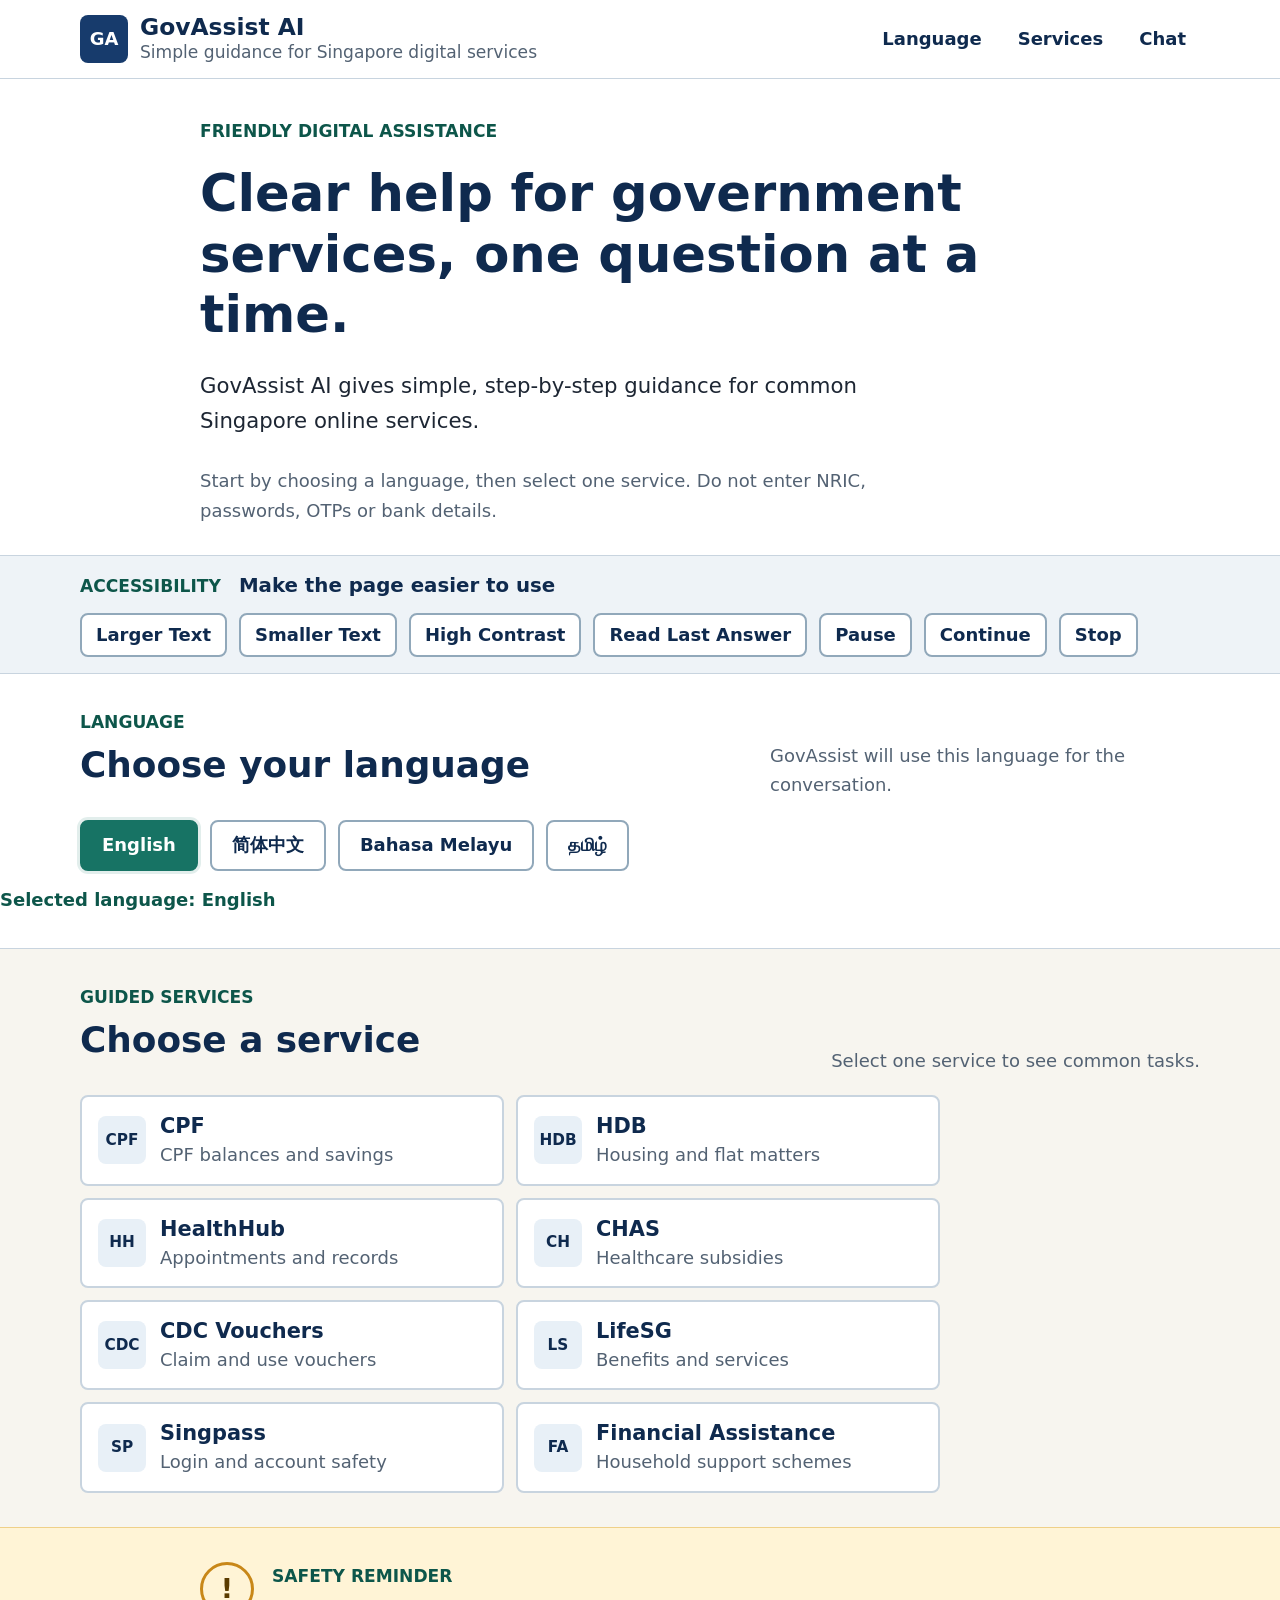
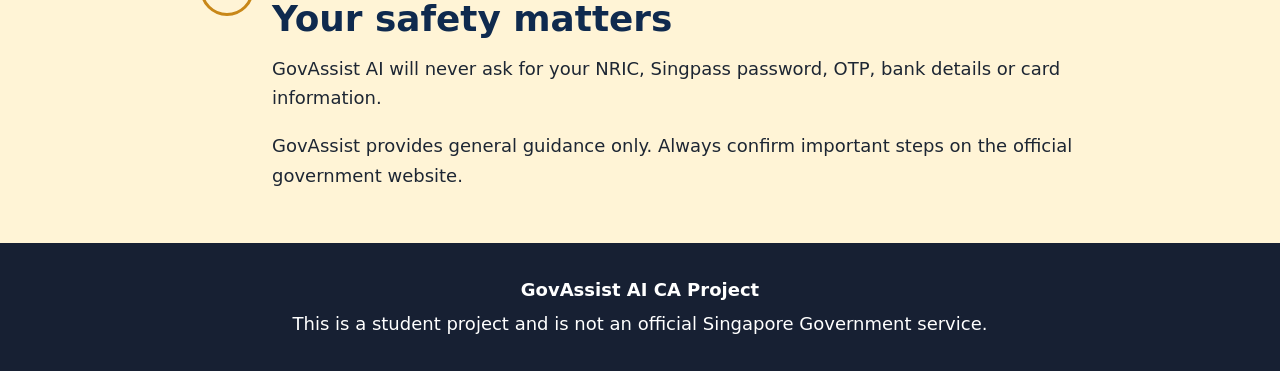
==== index.html @ 02536cfb "Add files via upload" ====
<!DOCTYPE html>
<html lang="en">
<head>
  <meta charset="UTF-8">
  <meta
    name="viewport"
    content="width=device-width, initial-scale=1.0"
  >
  <title>GovAssist AI</title>
  <link rel="stylesheet" href="style.css">
</head>

<body>
  <header class="main-header">
    <div class="header-inner">
      <a
        class="brand"
        href="#top"
        aria-label="GovAssist AI home"
        data-i18n-attr="aria-label:brandHomeAria"
      >
        <span class="brand-icon" aria-hidden="true">GA</span>
        <span>
          <span class="brand-title">GovAssist AI</span>
          <span class="brand-description" data-i18n="brandDescription">
            Simple guidance for Singapore digital services
          </span>
        </span>
      </a>

      <nav aria-label="Main navigation" data-i18n-attr="aria-label:mainNavAria">
        <a href="#language" data-i18n="navLanguage">Language</a>
        <a href="#services" data-i18n="navServices">Services</a>
        <a href="#chat" data-i18n="navChat">Chat</a>
      </nav>
    </div>
  </header>

  <main id="top">
    <section class="hero" aria-labelledby="welcomeHeading">
      <div class="content-narrow hero-content">
        <p class="section-label" data-i18n="heroLabel">Friendly digital assistance</p>

        <h1 id="welcomeHeading" data-i18n="heroTitle">
          Clear help for government services, one question at a time.
        </h1>

        <p class="hero-description" data-i18n="heroDescription">
          GovAssist AI gives simple, step-by-step guidance for common
          Singapore online services.
        </p>

        <p class="reassurance" data-i18n="heroReassurance">
          Start by choosing a language, then select one service.
          Do not enter NRIC, passwords, OTPs or bank details.
        </p>
      </div>
    </section>

    <section
      class="accessibility-section accessibility-toolbar"
      aria-labelledby="accessibilityHeading"
    >
      <div class="toolbar-heading">
        <p class="section-label" data-i18n="accessibilityLabel">Accessibility</p>
        <h2 id="accessibilityHeading" data-i18n="accessibilityTitle">Make the page easier to use</h2>
      </div>

      <div class="button-row toolbar-actions">
        <button id="increaseText" type="button" data-i18n="largerText">
          Larger Text
        </button>

        <button id="decreaseText" type="button" data-i18n="smallerText">
          Smaller Text
        </button>

        <button
          id="contrastButton"
          type="button"
          aria-pressed="false"
        >
          <span data-i18n="highContrast">High Contrast</span>
        </button>

        <button id="readLastAnswer" type="button" data-i18n="readLastAnswer">
          Read Last Answer
        </button>

        <button id="pauseReadAloud" type="button">
          Pause
        </button>

        <button id="continueReadAloud" type="button">
          Continue
        </button>

        <button id="stopReadAloud" type="button">
          Stop
        </button>
      </div>
    </section>

    <section
      id="language"
      class="language-section"
      aria-labelledby="languageHeading"
    >
      <div class="section-header">
        <div>
          <p class="section-label" data-i18n="languageLabel">Language</p>
          <h2 id="languageHeading" data-i18n="languageTitle">Choose your language</h2>
        </div>
        <p data-i18n="languageDescription">
          GovAssist will use this language for the conversation.
        </p>
      </div>

      <div class="button-row language-buttons">
        <button
          type="button"
          data-language="English"
          aria-pressed="false"
        >
          English
        </button>

        <button
          type="button"
          data-language="Simplified Chinese"
          aria-pressed="false"
        >
          &#31616;&#20307;&#20013;&#25991;
        </button>

        <button
          type="button"
          data-language="Bahasa Melayu"
          aria-pressed="false"
        >
          Bahasa Melayu
        </button>

        <button
          type="button"
          data-language="Tamil"
          aria-pressed="false"
        >
          &#2980;&#2990;&#3007;&#2996;&#3021;
        </button>
      </div>

      <p id="selectedLanguage" class="selected-setting">
        Selected language: English
      </p>
    </section>

    <section
      id="services"
      class="services-section"
      aria-labelledby="servicesHeading"
    >
      <div class="content-wide">
        <div class="section-header">
          <div>
            <p class="section-label" data-i18n="servicesLabel">Guided services</p>
            <h2 id="servicesHeading" data-i18n="servicesTitle">Choose a service</h2>
          </div>
          <p data-i18n="servicesDescription">
            Select one service to see common tasks.
          </p>
        </div>

        <div class="service-grid">
          <button
            class="service-card"
            type="button"
            data-service="CPF"
            aria-pressed="false"
          >
            <span class="service-icon" aria-hidden="true">CPF</span>
            <span class="service-name">CPF</span>
            <span class="service-description" data-service-description="CPF">
              CPF balances and savings
            </span>
          </button>

          <button
            class="service-card"
            type="button"
            data-service="HDB"
            aria-pressed="false"
          >
            <span class="service-icon" aria-hidden="true">HDB</span>
            <span class="service-name">HDB</span>
            <span class="service-description" data-service-description="HDB">
              Housing and flat matters
            </span>
          </button>

          <button
            class="service-card"
            type="button"
            data-service="HealthHub"
            aria-pressed="false"
          >
            <span class="service-icon" aria-hidden="true">HH</span>
            <span class="service-name">HealthHub</span>
            <span class="service-description" data-service-description="HealthHub">
              Appointments and records
            </span>
          </button>

          <button
            class="service-card"
            type="button"
            data-service="CHAS"
            aria-pressed="false"
          >
            <span class="service-icon" aria-hidden="true">CH</span>
            <span class="service-name">CHAS</span>
            <span class="service-description" data-service-description="CHAS">
              Healthcare subsidies
            </span>
          </button>

          <button
            class="service-card"
            type="button"
            data-service="CDC Vouchers"
            aria-pressed="false"
          >
            <span class="service-icon" aria-hidden="true">CDC</span>
            <span class="service-name">CDC Vouchers</span>
            <span class="service-description" data-service-description="CDC Vouchers">
              Claim and use vouchers
            </span>
          </button>

          <button
            class="service-card"
            type="button"
            data-service="LifeSG"
            aria-pressed="false"
          >
            <span class="service-icon" aria-hidden="true">LS</span>
            <span class="service-name">LifeSG</span>
            <span class="service-description" data-service-description="LifeSG">
              Benefits and services
            </span>
          </button>

          <button
            class="service-card"
            type="button"
            data-service="Singpass"
            aria-pressed="false"
          >
            <span class="service-icon" aria-hidden="true">SP</span>
            <span class="service-name">Singpass</span>
            <span class="service-description" data-service-description="Singpass">
              Login and account safety
            </span>
          </button>

          <button
            class="service-card"
            type="button"
            data-service="Financial Assistance"
            aria-pressed="false"
          >
            <span class="service-icon" aria-hidden="true">FA</span>
            <span class="service-name">Financial Assistance</span>
            <span class="service-description" data-service-description="Financial Assistance">
              Household support schemes
            </span>
          </button>
        </div>

        <button
          id="chooseAnotherServiceTop"
          type="button"
          class="service-back-button"
          data-i18n="chooseAnotherServiceBack"
          hidden
        >
          &larr; Choose another service
        </button>
      </div>
    </section>

    <section
      id="guidedOptionsPanel"
      class="guided-options-panel"
      aria-labelledby="guidedOptionsTitle"
      hidden
    >
      <div class="content-wide">
        <div class="guided-options-heading">
          <div>
            <p
              id="guidedOptionsEyebrow"
              class="guided-options-label"
            >
              Guided help
            </p>

            <h2 id="guidedOptionsTitle">
              What would you like help with?
            </h2>

            <p id="guidedOptionsDescription">
              Select one option. GovAssist will show the steps, and
              you can type more questions afterwards.
            </p>
          </div>

          <button
            id="closeGuidedOptions"
            type="button"
            class="guided-secondary-button"
          >
            Close
          </button>
        </div>

        <div
          id="guidedOptionsList"
          class="guided-options-list"
        ></div>

        <div class="guided-options-actions">
          <button
            id="chooseAnotherService"
            type="button"
            class="guided-secondary-button"
          >
            Choose another service
          </button>

          <button
            id="guidedOtherQuestion"
            type="button"
            class="guided-secondary-button"
          >
            Type my own question
          </button>
        </div>
      </div>
    </section>

    <section
      id="chat"
      class="chat-section"
      aria-labelledby="chatHeading"
    >
      <div class="content-wide">
        <div class="chat-heading">
          <div>
            <p class="section-label" data-i18n="chatLabel">AI assistant</p>
            <h2 id="chatHeading" data-i18n="chatTitle">Ask GovAssist AI</h2>
            <p data-i18n="chatDescription">
              Read the answer here, or type your own question.
            </p>
          </div>

          <button
            id="newConversation"
            type="button"
            class="secondary-button"
          >
            <span data-i18n="newConversation">New Conversation</span>
          </button>
        </div>

        <aside
          class="privacy-banner"
          aria-label="Privacy reminder"
          data-i18n-attr="aria-label:privacyAria"
        >
          <strong data-i18n="privacyTitle">Protect your information</strong>
          <p data-i18n="privacyDescription">
            Please do not enter your NRIC, Singpass password, OTP,
            bank details or card details.
          </p>
        </aside>

        <div class="chat-container">
          <div
            id="chatMessages"
            class="chat-messages"
            aria-live="polite"
            aria-label="GovAssist conversation"
            data-i18n-attr="aria-label:chatMessagesAria"
          ></div>

          <p
            id="chatStatus"
            class="chat-status"
            aria-live="polite"
          ></p>

          <section
            id="guidedFollowUpPanel"
            class="guided-follow-up-panel"
            aria-labelledby="guidedFollowUpTitle"
            hidden
          >
            <h3 id="guidedFollowUpTitle">
              What would you like to do next?
            </h3>

            <div class="guided-follow-up-actions">
              <button
                id="moreGuidedHelp"
                type="button"
                class="guided-action-button"
              >
                More help with this service
              </button>

              <button
                id="followUpChooseService"
                type="button"
                class="guided-action-button"
              >
                Choose another service
              </button>

              <button
                id="followUpTypeQuestion"
                type="button"
                class="guided-action-button"
              >
                Type my own question
              </button>
            </div>
          </section>

          <form id="chatForm" class="chat-form">
            <label for="chatInput" data-i18n="chatInputLabel">Type your question</label>

            <div class="chat-input-row">
              <textarea
                id="chatInput"
                rows="2"
                maxlength="1000"
                placeholder="For example: How do I apply for CHAS?"
                data-i18n-attr="placeholder:chatInputPlaceholder"
                required
              ></textarea>

              <button
                id="sendButton"
                type="submit"
                class="send-button"
              >
                <span data-i18n="send">Send</span>
              </button>
            </div>

            <p class="input-help" data-i18n="inputHelp">
              Press Enter to send. Press Shift + Enter for a new line.
            </p>
          </form>
        </div>

        <section
          id="feedbackPanel"
          class="feedback-panel"
          hidden
          aria-labelledby="feedbackHeading"
        >
          <h3 id="feedbackHeading" data-i18n="feedbackTitle">Was this answer helpful?</h3>

          <p data-i18n="feedbackDescription">
            Your feedback helps us make GovAssist clearer and easier
            for elderly users.
          </p>

          <div class="feedback-buttons">
            <button type="button" data-helpful="Yes" data-i18n="feedbackYes">
              Yes, helpful
            </button>

            <button type="button" data-helpful="Partly" data-i18n="feedbackPartly">
              Partly helpful
            </button>

            <button type="button" data-helpful="No" data-i18n="feedbackNo">
              Not helpful
            </button>

            <button
              id="detailedFeedback"
              type="button"
              class="detailed-feedback-button"
            >
              <span data-i18n="feedbackDetailed">Give Detailed Feedback</span>
            </button>
          </div>
        </section>
      </div>
    </section>

    <section id="safety" class="safety-section" aria-labelledby="safetyHeading">
      <div class="content-narrow safety-content">
        <div class="large-icon" aria-hidden="true">!</div>

        <div>
          <p class="section-label" data-i18n="safetyLabel">Safety reminder</p>
          <h2 id="safetyHeading" data-i18n="safetyTitle">Your safety matters</h2>

          <p data-i18n="safetyDescriptionOne">
            GovAssist AI will never ask for your NRIC, Singpass password,
            OTP, bank details or card information.
          </p>

          <p data-i18n="safetyDescriptionTwo">
            GovAssist provides general guidance only. Always confirm
            important steps on the official government website.
          </p>
        </div>
      </div>
    </section>
  </main>

  <footer>
    <p><strong data-i18n="footerTitle">GovAssist AI CA Project</strong></p>
    <p data-i18n="footerDescription">
      This is a student project and is not an official Singapore
      Government service.
    </p>
  </footer>

  <script src="script.js"></script>
</body>
</html>
---- style.css ----
:root {
  --primary: #173b6c;
  --primary-dark: #0f2a4e;
  --primary-soft: #e8f0f7;
  --teal: #177364;
  --teal-dark: #0d564a;
  --background: #f7f5ef;
  --section: #eef3f7;
  --surface: #ffffff;
  --text: #1d2633;
  --muted: #536273;
  --border: #c8d4df;
  --border-strong: #91a8ba;
  --warning: #fff4d6;
  --warning-border: #c88718;
  --danger-text: #5a3b00;
  --shadow: 0 8px 20px rgba(23, 59, 108, 0.08);
  --base-font-size: 18px;
  --ui-font:
    system-ui,
    -apple-system,
    "Segoe UI",
    "Nirmala UI",
    "Noto Sans",
    "Noto Sans CJK SC",
    "Noto Sans Tamil",
    "Microsoft YaHei",
    "Microsoft JhengHei",
    "Latha",
    Arial,
    sans-serif;
  --content-wide: 1120px;
  --content-narrow: 880px;
}

* {
  box-sizing: border-box;
}

html {
  scroll-behavior: smooth;
  font-size: var(--base-font-size);
}

body {
  min-width: 0;
  margin: 0;
  color: var(--text);
  background: var(--background);
  font-family: var(--ui-font);
  line-height: 1.65;
  font-weight: 400;
}

body,
button,
input,
textarea,
select,
a,
.service-card,
.message-bubble,
.guided-options-panel,
.guided-follow-up-panel,
.feedback-panel {
  font-family: var(--ui-font);
}

button,
input,
textarea,
select,
a {
  font-size: inherit;
  line-height: inherit;
}

button,
a {
  min-height: 48px;
}

button {
  cursor: pointer;
}

button:disabled {
  cursor: wait;
}

a {
  color: var(--primary);
  text-underline-offset: 0.18em;
}

button:focus-visible,
a:focus-visible,
textarea:focus-visible {
  outline: 4px solid #f4b400;
  outline-offset: 3px;
}

p,
h1,
h2,
h3 {
  overflow-wrap: anywhere;
}

p {
  margin: 0 0 1rem;
}

h1,
h2,
h3 {
  margin: 0 0 0.75rem;
  color: var(--primary-dark);
  line-height: 1.18;
  letter-spacing: 0;
  font-weight: 700;
}

h1 {
  max-width: 820px;
  font-size: clamp(2rem, 4vw, 3.15rem);
}

h2 {
  font-size: clamp(1.55rem, 2.8vw, 2.15rem);
}

h3 {
  font-size: 1.35rem;
}

.content-wide,
.content-narrow {
  width: min(100% - 32px, var(--content-wide));
  margin-inline: auto;
}

.content-narrow {
  width: min(100% - 32px, var(--content-narrow));
}

.main-header {
  z-index: 20;
  background: var(--surface);
  border-bottom: 1px solid var(--border);
}

.header-inner {
  display: flex;
  align-items: center;
  justify-content: space-between;
  gap: 20px;
  width: min(100% - 32px, var(--content-wide));
  min-height: 78px;
  margin-inline: auto;
  padding: 10px 0;
}

.brand {
  display: inline-flex;
  align-items: center;
  gap: 12px;
  color: inherit;
  text-decoration: none;
}

.brand-icon {
  display: grid;
  flex: 0 0 auto;
  place-items: center;
  width: 48px;
  height: 48px;
  border-radius: 8px;
  color: #ffffff;
  background: var(--primary);
  font-size: 1rem;
  font-weight: 700;
  letter-spacing: 0;
}

.brand-title,
.brand-description {
  display: block;
}

.brand-title {
  color: var(--primary-dark);
  font-size: 1.3rem;
  font-weight: 700;
  line-height: 1.15;
}

.brand-description {
  color: var(--muted);
  font-size: 0.95rem;
  line-height: 1.35;
}

nav {
  display: flex;
  flex-wrap: wrap;
  justify-content: flex-end;
  gap: 8px;
}

nav a {
  display: inline-flex;
  align-items: center;
  justify-content: center;
  padding: 10px 14px;
  border-radius: 8px;
  color: var(--primary-dark);
  font-weight: 600;
  text-decoration: none;
}

nav a:hover {
  background: var(--primary-soft);
  text-decoration: underline;
}

.hero {
  padding: 38px 0 30px;
  background: var(--surface);
  border-bottom: 1px solid var(--border);
}

.hero-content {
  display: grid;
  gap: 10px;
}

.section-label {
  margin: 0 0 8px;
  color: var(--teal-dark);
  font-size: 0.95rem;
  font-weight: 700;
  text-transform: uppercase;
}

.hero-description {
  max-width: 700px;
  color: var(--text);
  font-size: 1.18rem;
}

.primary-link,
.secondary-button,
.button-row button,
.send-button,
.feedback-buttons button {
  display: inline-flex;
  align-items: center;
  justify-content: center;
  min-height: 48px;
  padding: 12px 20px;
  border-radius: 8px;
  font-weight: 700;
  line-height: 1.25;
}

.primary-link {
  color: #ffffff;
  background: var(--teal);
  text-decoration: none;
}

.primary-link:hover {
  background: var(--teal-dark);
}

.reassurance {
  max-width: 760px;
  margin: 0;
  color: var(--muted);
  font-size: 1rem;
}

.accessibility-section,
.language-section,
.services-section,
.guided-options-panel,
.chat-section,
.safety-section {
  padding: 34px 0;
}

.accessibility-section {
  padding: 16px 0;
  background: #eef3f7;
  border-bottom: 1px solid var(--border);
}

.language-section {
  background: var(--surface);
  border-bottom: 1px solid var(--border);
}

.accessibility-section > *,
.language-section > * {
  width: min(100% - 32px, var(--content-wide));
  margin-inline: auto;
}

.accessibility-toolbar {
  display: grid;
  gap: 12px;
}

.toolbar-heading {
  display: flex;
  flex-wrap: wrap;
  align-items: baseline;
  gap: 10px 18px;
}

.toolbar-heading h2 {
  margin: 0;
  font-size: 1.1rem;
}

.toolbar-heading .section-label {
  margin: 0;
}

.toolbar-actions {
  gap: 8px;
}

.toolbar-actions button {
  min-height: 44px;
  padding: 9px 14px;
}

.section-header {
  display: flex;
  align-items: end;
  justify-content: space-between;
  gap: 28px;
  margin-bottom: 20px;
}

.section-header > p {
  max-width: 430px;
  margin-bottom: 0;
  color: var(--muted);
}

.button-row {
  display: flex;
  flex-wrap: wrap;
  gap: 12px;
}

.button-row button,
.secondary-button {
  border: 2px solid var(--border-strong);
  color: var(--primary-dark);
  background: var(--surface);
}

.button-row button:hover,
.secondary-button:hover {
  border-color: var(--primary);
  color: #ffffff;
  background: var(--primary);
}

.language-buttons button.is-selected {
  border-color: var(--teal);
  color: #ffffff;
  background: var(--teal);
  box-shadow: 0 0 0 3px rgba(23, 115, 100, 0.12);
}

.selected-setting {
  margin: 14px 0 0;
  color: var(--teal-dark);
  font-weight: 700;
}

.services-section {
  background: var(--background);
}

body.stage-language .services-section,
body.stage-language .guided-options-panel,
body.stage-language .chat-section,
body.stage-service .guided-options-panel,
body.stage-service .chat-section,
body.stage-task .chat-section,
body.stage-answer .services-section {
  display: none;
}

.service-grid {
  display: grid;
  grid-template-columns: repeat(2, minmax(0, 1fr));
  gap: 12px;
  max-width: 860px;
}

.services-section.has-service-selected .section-header {
  margin-bottom: 12px;
}

.services-section.has-service-selected .section-header > p {
  display: none;
}

.services-section.has-service-selected .service-grid {
  display: block;
  max-width: 520px;
}

.services-section.has-service-selected .service-card:not(.is-selected) {
  display: none;
}

.service-card {
  display: grid;
  grid-template-columns: auto 1fr;
  gap: 4px 14px;
  align-items: center;
  min-height: 76px;
  padding: 16px;
  border: 2px solid var(--border);
  border-radius: 8px;
  color: var(--text);
  background: var(--surface);
  text-align: left;
  transition: border-color 0.16s ease, box-shadow 0.16s ease;
}

.service-card:hover {
  border-color: var(--teal);
  box-shadow: 0 0 0 3px rgba(23, 115, 100, 0.1);
}

.service-card.is-selected {
  border-color: var(--teal);
  box-shadow: 0 0 0 3px rgba(23, 115, 100, 0.14);
}

.service-card.is-selected .service-icon {
  color: #ffffff;
  background: var(--teal);
}

.service-back-button {
  display: inline-flex;
  align-items: center;
  justify-content: center;
  min-height: 48px;
  margin-top: 14px;
  padding: 11px 16px;
  border: 2px solid var(--border-strong);
  border-radius: 8px;
  color: var(--primary-dark);
  background: var(--surface);
  font-size: 1rem;
  font-weight: 700;
  line-height: 1.25;
}

.service-back-button:hover {
  border-color: var(--primary);
  background: var(--primary-soft);
}

.service-back-button[hidden] {
  display: none;
}

.service-icon {
  display: grid;
  grid-row: span 2;
  place-items: center;
  width: 48px;
  min-height: 48px;
  border-radius: 8px;
  color: var(--primary-dark);
  background: var(--primary-soft);
  font-size: 0.85rem;
  font-weight: 700;
}

.service-name {
  color: var(--primary-dark);
  font-size: 1.16rem;
  font-weight: 700;
  line-height: 1.25;
}

.service-description {
  grid-column: 2;
  color: var(--muted);
  line-height: 1.35;
}

.chat-section {
  background: #eef3f7;
}

.chat-heading {
  display: flex;
  align-items: end;
  justify-content: space-between;
  gap: 22px;
  margin-bottom: 18px;
}

.chat-heading p:last-child {
  max-width: 620px;
  margin-bottom: 0;
  color: var(--muted);
}

.privacy-banner {
  display: grid;
  gap: 4px;
  margin-bottom: 12px;
  padding: 12px 14px;
  border: 1px solid var(--warning-border);
  border-left-width: 6px;
  border-radius: 8px;
  color: var(--danger-text);
  background: var(--warning);
}

.privacy-banner strong {
  font-size: 1.08rem;
}

.privacy-banner p {
  margin: 0;
}

.chat-container {
  border: 1px solid var(--border-strong);
  border-radius: 12px;
  background: var(--surface);
  box-shadow: var(--shadow);
  overflow: hidden;
}

.chat-messages {
  height: 430px;
  padding: 20px;
  overflow-y: auto;
  background: #f8fbfd;
  scrollbar-color: var(--border-strong) transparent;
}

.message-row {
  display: flex;
  gap: 10px;
  margin-bottom: 18px;
}

.message-row.user {
  justify-content: flex-end;
}

.message-row.assistant,
.message-row.system {
  justify-content: flex-start;
}

.message-bubble {
  max-width: min(82%, 760px);
  padding: 15px 18px;
  border-radius: 10px;
  white-space: pre-wrap;
  overflow-wrap: anywhere;
  line-height: 1.7;
}

.listen-answer-button,
.message-actions button {
  min-height: 44px;
  padding: 9px 14px;
  border: 2px solid var(--border-strong);
  border-radius: 8px;
  color: var(--primary-dark);
  background: var(--surface);
  font-size: 0.95rem;
  font-weight: 700;
  line-height: 1.25;
}

.listen-answer-button {
  display: block;
  margin-top: 14px;
}

.listen-answer-button:hover,
.message-actions button:hover {
  border-color: var(--primary);
  background: var(--primary-soft);
}

.message-actions {
  display: flex;
  flex-wrap: wrap;
  gap: 10px;
  margin-top: 14px;
}

.message-bubble.user {
  color: #ffffff;
  background: #16406f;
  border-bottom-right-radius: 4px;
}

.message-bubble.assistant {
  color: var(--text);
  background: var(--surface);
  border: 1px solid #d7e1ea;
  border-bottom-left-radius: 4px;
}

.loading-message {
  color: var(--primary-dark);
  font-weight: 700;
}

.loading-dots {
  display: inline-block;
  min-width: 1.5em;
  animation: loadingPulse 1s steps(4, end) infinite;
}

@keyframes loadingPulse {
  0% {
    opacity: 0.25;
  }

  50% {
    opacity: 1;
  }

  100% {
    opacity: 0.25;
  }
}

.message-bubble.assistant strong {
  display: inline-block;
  margin-top: 0.25rem;
  color: var(--primary-dark);
  font-size: 1.06em;
  font-weight: 700;
}

.message-bubble.system {
  color: var(--danger-text);
  background: var(--warning);
  border: 1px solid var(--warning-border);
  border-bottom-left-radius: 4px;
}

.message-bubble a {
  display: inline;
  min-height: 0;
  color: var(--primary);
  font-weight: 700;
  overflow-wrap: anywhere;
  word-break: break-word;
}

.message-bubble.user a {
  color: #ffffff;
}

.chat-status {
  min-height: 38px;
  margin: 0;
  padding: 8px 24px;
  color: var(--primary-dark);
  background: #ffffff;
  border-top: 1px solid #e1e8ef;
  font-weight: 600;
}

.guided-options-panel,
.guided-follow-up-panel {
  border-top: 1px solid var(--border);
}

.guided-options-panel[hidden],
.guided-follow-up-panel[hidden],
.feedback-panel[hidden] {
  display: none;
}

.guided-options-panel,
.guided-follow-up-panel {
  background: var(--surface);
}

.guided-options-heading {
  display: flex;
  align-items: flex-start;
  justify-content: space-between;
  gap: 18px;
  margin-bottom: 16px;
}

.guided-options-heading > div {
  max-width: 760px;
}

.guided-options-label {
  margin: 0 0 5px;
  color: var(--teal-dark);
  font-size: 0.92rem;
  font-weight: 700;
  text-transform: uppercase;
}

.guided-options-heading h3,
.guided-follow-up-panel h3 {
  margin-bottom: 7px;
  font-size: 1.35rem;
  font-weight: 700;
  line-height: 1.22;
}

.guided-options-heading p:last-child {
  margin-bottom: 0;
  color: var(--muted);
  font-size: 1rem;
  line-height: 1.5;
}

.guided-options-list {
  display: grid;
  grid-template-columns: 1fr;
  gap: 10px;
  max-width: 620px;
}

.guided-option-button {
  min-height: 56px;
  padding: 13px 16px;
  border: 2px solid var(--primary);
  border-radius: 8px;
  color: var(--primary-dark);
  background: var(--surface);
  font-size: 1rem;
  font-weight: 700;
  line-height: 1.35;
  text-align: left;
}

.guided-option-button:hover {
  border-color: var(--teal);
  background: #edf7f4;
}

.guided-options-actions,
.guided-follow-up-actions {
  display: flex;
  flex-wrap: wrap;
  gap: 12px;
  margin-top: 16px;
}

.guided-secondary-button,
.guided-action-button {
  min-height: 48px;
  padding: 11px 16px;
  border-radius: 8px;
  font-size: 1rem;
  font-weight: 700;
  line-height: 1.25;
}

.guided-secondary-button {
  border: 2px solid var(--border-strong);
  color: var(--primary-dark);
  background: var(--surface);
}

.guided-secondary-button:hover {
  border-color: var(--primary);
  background: var(--primary-soft);
}

.guided-follow-up-panel {
  background: #eef8f4;
  padding: 18px 24px;
}

.guided-action-button {
  border: 2px solid var(--teal);
  color: var(--teal-dark);
  background: var(--surface);
}

.guided-action-button:hover {
  color: #ffffff;
  background: var(--teal);
}

.chat-form {
  padding: 18px 24px 22px;
  background: var(--surface);
  border-top: 1px solid #dce5ed;
}

.chat-form label {
  display: block;
  margin-bottom: 8px;
  color: var(--primary-dark);
  font-size: 1.1rem;
  font-weight: 700;
}

.chat-input-row {
  display: grid;
  grid-template-columns: 1fr auto;
  gap: 14px;
  align-items: stretch;
}

.chat-input-row textarea {
  width: 100%;
  min-height: 82px;
  padding: 16px 18px;
  border: 2px solid #a8bac9;
  border-radius: 10px;
  color: var(--text);
  background: #fbfdff;
  line-height: 1.55;
  resize: vertical;
}

.chat-input-row textarea:focus {
  border-color: var(--primary);
  background: #ffffff;
  box-shadow: 0 0 0 4px rgba(23, 59, 108, 0.12);
}

.send-button {
  min-width: 124px;
  border: 0;
  border-radius: 10px;
  color: #ffffff;
  background: var(--teal);
}

.send-button:hover {
  background: var(--teal-dark);
}

.send-button:disabled,
textarea:disabled,
.service-card:disabled,
.language-buttons button:disabled,
.guided-option-button:disabled,
.guided-action-button:disabled,
.guided-secondary-button:disabled {
  opacity: 0.65;
}

.input-help {
  margin: 10px 0 0;
  color: var(--muted);
  font-size: 0.92rem;
}

.feedback-panel {
  margin-top: 20px;
  padding: 22px;
  border: 1px solid var(--border-strong);
  border-radius: 8px;
  background: var(--surface);
}

.feedback-panel h3 {
  margin-bottom: 6px;
}

.feedback-panel p {
  max-width: 720px;
}

.feedback-buttons {
  display: flex;
  flex-wrap: wrap;
  gap: 12px;
  margin-top: 16px;
}

.feedback-buttons button {
  border: 2px solid var(--teal);
  color: var(--teal-dark);
  background: var(--surface);
}

.feedback-buttons button:hover {
  color: #ffffff;
  background: var(--teal);
}

.detailed-feedback-button {
  color: #ffffff !important;
  background: var(--teal) !important;
}

.detailed-feedback-button:hover {
  background: var(--teal-dark) !important;
}

.safety-section {
  background: var(--warning);
  border-top: 1px solid #efd088;
}

.safety-content {
  display: grid;
  grid-template-columns: auto 1fr;
  gap: 18px;
}

.large-icon {
  display: grid;
  place-items: center;
  width: 54px;
  height: 54px;
  border: 3px solid var(--warning-border);
  border-radius: 50%;
  color: var(--danger-text);
  font-size: 1.5rem;
  font-weight: 900;
}

footer {
  padding: 28px 16px;
  color: #ffffff;
  background: #172033;
  text-align: center;
}

footer p {
  margin: 0.25rem auto;
  max-width: 760px;
}

body.high-contrast {
  --primary: #000000;
  --primary-dark: #000000;
  --primary-soft: #ffffff;
  --teal: #000000;
  --teal-dark: #000000;
  --background: #ffffff;
  --section: #ffffff;
  --surface: #ffffff;
  --text: #000000;
  --muted: #000000;
  --border: #000000;
  --border-strong: #000000;
  --warning: #fff200;
  --warning-border: #000000;
  --danger-text: #000000;
  --shadow: none;
}

body.high-contrast .primary-link,
body.high-contrast .send-button,
body.high-contrast .message-bubble.user,
body.high-contrast footer,
body.high-contrast .language-buttons button.is-selected,
body.high-contrast .guided-action-button:hover {
  color: #ffffff;
  background: #000000;
}

body.high-contrast .service-icon,
body.high-contrast .guided-option-button,
body.high-contrast .guided-secondary-button,
body.high-contrast .guided-action-button,
body.high-contrast .listen-answer-button,
body.high-contrast .message-actions button {
  border-color: #000000;
}

body.high-contrast .service-card.is-selected {
  outline: 4px solid #000000;
  outline-offset: 2px;
}

@media (prefers-reduced-motion: reduce) {
  *,
  *::before,
  *::after {
    scroll-behavior: auto !important;
    transition-duration: 0.01ms !important;
    animation-duration: 0.01ms !important;
    animation-iteration-count: 1 !important;
  }
}

@media (max-width: 820px) {
  .header-inner,
  .section-header,
  .chat-heading,
  .guided-options-heading {
    align-items: flex-start;
    flex-direction: column;
  }

  nav {
    justify-content: flex-start;
  }

  .hero {
    padding-top: 34px;
  }

  .chat-messages {
    height: 420px;
    padding: 16px;
  }

  .message-bubble {
    max-width: 92%;
  }

  .chat-input-row {
    grid-template-columns: 1fr;
  }

  .send-button {
    width: 100%;
  }

  .guided-options-list {
    grid-template-columns: 1fr;
  }
}

@media (max-width: 640px) {
  .service-grid {
    grid-template-columns: 1fr;
  }
}

@media (max-width: 420px) {
  .content-wide,
  .content-narrow,
  .header-inner,
  .accessibility-section > *,
  .language-section > * {
    width: min(100% - 24px, var(--content-wide));
  }

  h1 {
    font-size: 2rem;
  }

  .brand-description {
    display: none;
  }

  nav a {
    padding-inline: 10px;
  }

  .button-row button,
  .feedback-buttons button,
  .primary-link,
  .secondary-button,
  .guided-secondary-button,
  .guided-action-button {
    width: 100%;
  }

  .service-grid {
    grid-template-columns: 1fr;
  }

  .service-card {
    min-height: 64px;
    padding: 16px;
  }

  .service-description {
    grid-column: 1 / -1;
  }

  .chat-form,
  .chat-status,
  .chat-messages,
  .guided-options-panel,
  .guided-follow-up-panel {
    padding-inline: 12px;
  }

  .message-bubble {
    max-width: 100%;
  }

  .safety-content {
    grid-template-columns: 1fr;
  }
}
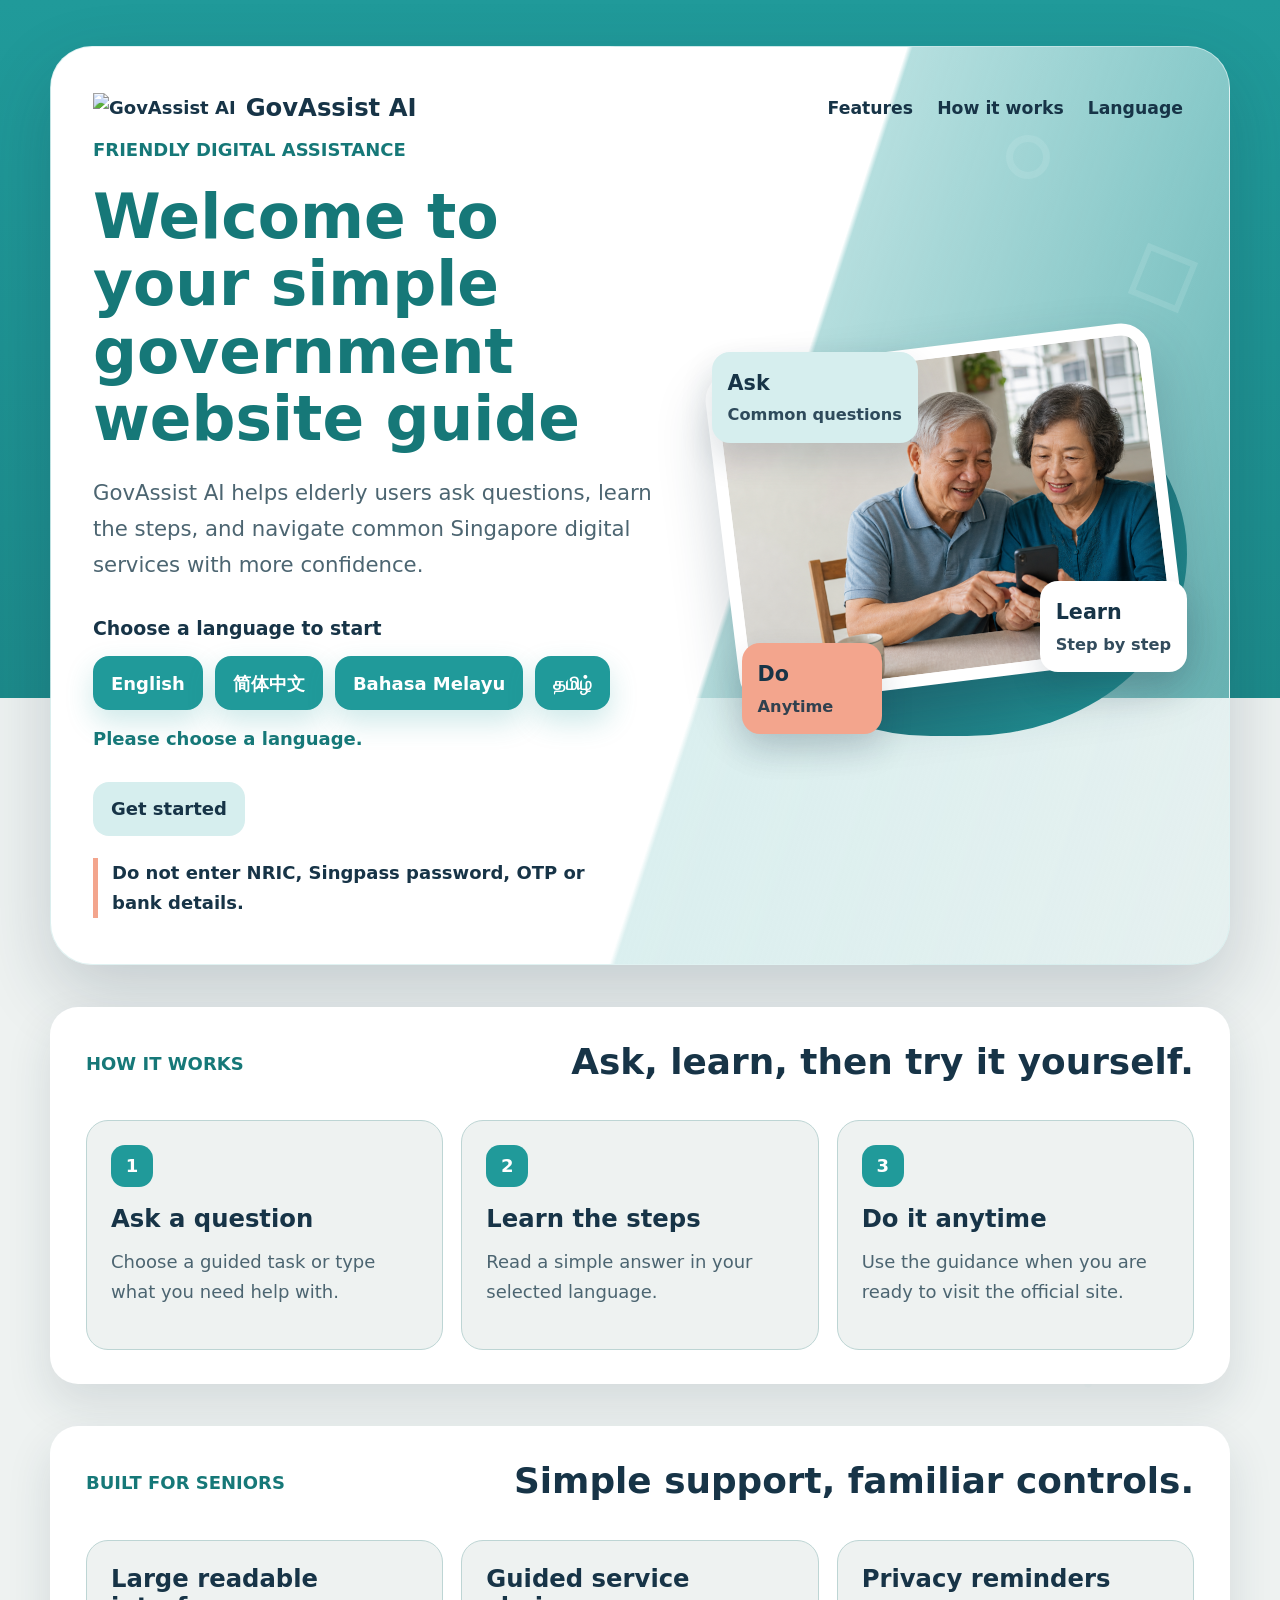
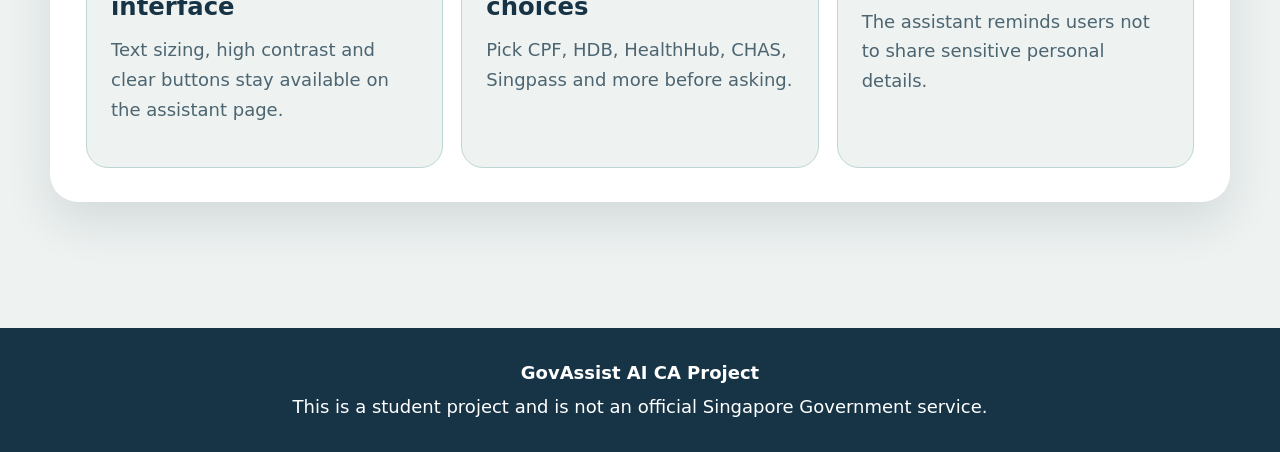
==== commit 47c5fa07: "Landing page" ====
--- a/index.html
+++ b/index.html
@@ -6,533 +6,180 @@
     name="viewport"
     content="width=device-width, initial-scale=1.0"
   >
-  <title>GovAssist AI</title>
+  <title>GovAssist AI | Simple Government Website Guidance</title>
   <link rel="stylesheet" href="style.css">
 </head>
 
-<body>
-  <header class="main-header">
-    <div class="header-inner">
-      <a
-        class="brand"
-        href="#top"
-        aria-label="GovAssist AI home"
-        data-i18n-attr="aria-label:brandHomeAria"
-      >
-        <span class="brand-icon" aria-hidden="true">GA</span>
-        <span>
-          <span class="brand-title">GovAssist AI</span>
-          <span class="brand-description" data-i18n="brandDescription">
-            Simple guidance for Singapore digital services
-          </span>
-        </span>
-      </a>
+<body class="landing-page">
+  <main id="top" class="landing-canvas">
+    <div class="landing-shape landing-shape-circle"></div>
+    <div class="landing-shape landing-shape-square"></div>
+    <div class="landing-shape landing-shape-plus"></div>
 
-      <nav aria-label="Main navigation" data-i18n-attr="aria-label:mainNavAria">
-        <a href="#language" data-i18n="navLanguage">Language</a>
-        <a href="#services" data-i18n="navServices">Services</a>
-        <a href="#chat" data-i18n="navChat">Chat</a>
-      </nav>
-    </div>
-  </header>
+    <section class="landing-shell" aria-labelledby="landingHeading">
+      <header class="landing-header">
+        <a class="landing-brand" href="#top" aria-label="GovAssist AI home">
+          <img
+            class="landing-logo"
+            src="assets/govassist-logo.png"
+            alt="GovAssist AI"
+            onerror="this.hidden=true; this.nextElementSibling.hidden=false;"
+          >
+          <span class="logo-fallback" hidden>GovAssist AI</span>
+        </a>
 
-  <main id="top">
-    <section class="hero" aria-labelledby="welcomeHeading">
-      <div class="content-narrow hero-content">
-        <p class="section-label" data-i18n="heroLabel">Friendly digital assistance</p>
+        <nav class="landing-nav" aria-label="Landing navigation">
+          <a href="#features" data-landing-i18n="navFeatures">Features</a>
+          <a href="#how-it-works" data-landing-i18n="navHow">How it works</a>
+          <a href="#language" data-landing-i18n="navLanguage">Language</a>
+        </nav>
+      </header>
 
-        <h1 id="welcomeHeading" data-i18n="heroTitle">
-          Clear help for government services, one question at a time.
-        </h1>
+      <div class="landing-hero-grid">
+        <div class="landing-copy">
+          <p class="landing-eyebrow" data-landing-i18n="eyebrow">
+            Friendly digital assistance
+          </p>
 
-        <p class="hero-description" data-i18n="heroDescription">
-          GovAssist AI gives simple, step-by-step guidance for common
-          Singapore online services.
-        </p>
+          <h1 id="landingHeading">
+            <span data-landing-i18n="headingLineOne">Welcome to your simple</span>
+            <span data-landing-i18n="headingLineTwo">government website guide</span>
+          </h1>
 
-        <p class="reassurance" data-i18n="heroReassurance">
-          Start by choosing a language, then select one service.
-          Do not enter NRIC, passwords, OTPs or bank details.
-        </p>
-      </div>
-    </section>
+          <p data-landing-i18n="heroDescription">
+            GovAssist AI helps elderly users ask questions, learn the steps,
+            and navigate common Singapore digital services with more confidence.
+          </p>
 
-    <section
-      class="accessibility-section accessibility-toolbar"
-      aria-labelledby="accessibilityHeading"
-    >
-      <div class="toolbar-heading">
-        <p class="section-label" data-i18n="accessibilityLabel">Accessibility</p>
-        <h2 id="accessibilityHeading" data-i18n="accessibilityTitle">Make the page easier to use</h2>
-      </div>
+          <div id="language" class="landing-language-panel">
+            <p class="landing-panel-title" data-landing-i18n="languageTitle">
+              Choose a language to start
+            </p>
 
-      <div class="button-row toolbar-actions">
-        <button id="increaseText" type="button" data-i18n="largerText">
-          Larger Text
-        </button>
+            <div class="landing-language-actions">
+              <button type="button" data-landing-language="English">English</button>
+              <button type="button" data-landing-language="Simplified Chinese">&#31616;&#20307;&#20013;&#25991;</button>
+              <button type="button" data-landing-language="Bahasa Melayu">Bahasa Melayu</button>
+              <button type="button" data-landing-language="Tamil">&#2980;&#2990;&#3007;&#2996;&#3021;</button>
+            </div>
 
-        <button id="decreaseText" type="button" data-i18n="smallerText">
-          Smaller Text
-        </button>
+            <p id="landingSelectedLanguage" class="landing-selected-setting">
+              Please choose a language.
+            </p>
+          </div>
 
-        <button
-          id="contrastButton"
-          type="button"
-          aria-pressed="false"
-        >
-          <span data-i18n="highContrast">High Contrast</span>
-        </button>
+          <a
+            id="landingStartButton"
+            class="landing-main-action landing-start-action is-disabled"
+            href="#language"
+            aria-disabled="true"
+            data-landing-i18n="startButton"
+          >
+            Get started
+          </a>
 
-        <button id="readLastAnswer" type="button" data-i18n="readLastAnswer">
-          Read Last Answer
-        </button>
-
-        <button id="pauseReadAloud" type="button">
-          Pause
-        </button>
-
-        <button id="continueReadAloud" type="button">
-          Continue
-        </button>
-
-        <button id="stopReadAloud" type="button">
-          Stop
-        </button>
-      </div>
-    </section>
-
-    <section
-      id="language"
-      class="language-section"
-      aria-labelledby="languageHeading"
-    >
-      <div class="section-header">
-        <div>
-          <p class="section-label" data-i18n="languageLabel">Language</p>
-          <h2 id="languageHeading" data-i18n="languageTitle">Choose your language</h2>
-        </div>
-        <p data-i18n="languageDescription">
-          GovAssist will use this language for the conversation.
-        </p>
-      </div>
-
-      <div class="button-row language-buttons">
-        <button
-          type="button"
-          data-language="English"
-          aria-pressed="false"
-        >
-          English
-        </button>
-
-        <button
-          type="button"
-          data-language="Simplified Chinese"
-          aria-pressed="false"
-        >
-          &#31616;&#20307;&#20013;&#25991;
-        </button>
-
-        <button
-          type="button"
-          data-language="Bahasa Melayu"
-          aria-pressed="false"
-        >
-          Bahasa Melayu
-        </button>
-
-        <button
-          type="button"
-          data-language="Tamil"
-          aria-pressed="false"
-        >
-          &#2980;&#2990;&#3007;&#2996;&#3021;
-        </button>
-      </div>
-
-      <p id="selectedLanguage" class="selected-setting">
-        Selected language: English
-      </p>
-    </section>
-
-    <section
-      id="services"
-      class="services-section"
-      aria-labelledby="servicesHeading"
-    >
-      <div class="content-wide">
-        <div class="section-header">
-          <div>
-            <p class="section-label" data-i18n="servicesLabel">Guided services</p>
-            <h2 id="servicesHeading" data-i18n="servicesTitle">Choose a service</h2>
-          </div>
-          <p data-i18n="servicesDescription">
-            Select one service to see common tasks.
+          <p class="landing-safety-note" data-landing-i18n="safetyNote">
+            Do not enter NRIC, Singpass password, OTP or bank details.
           </p>
         </div>
 
-        <div class="service-grid">
-          <button
-            class="service-card"
-            type="button"
-            data-service="CPF"
-            aria-pressed="false"
-          >
-            <span class="service-icon" aria-hidden="true">CPF</span>
-            <span class="service-name">CPF</span>
-            <span class="service-description" data-service-description="CPF">
-              CPF balances and savings
-            </span>
-          </button>
+        <div class="landing-phone-scene" aria-hidden="true">
+          <div class="landing-blob"></div>
 
-          <button
-            class="service-card"
-            type="button"
-            data-service="HDB"
-            aria-pressed="false"
-          >
-            <span class="service-icon" aria-hidden="true">HDB</span>
-            <span class="service-name">HDB</span>
-            <span class="service-description" data-service-description="HDB">
-              Housing and flat matters
-            </span>
-          </button>
-
-          <button
-            class="service-card"
-            type="button"
-            data-service="HealthHub"
-            aria-pressed="false"
-          >
-            <span class="service-icon" aria-hidden="true">HH</span>
-            <span class="service-name">HealthHub</span>
-            <span class="service-description" data-service-description="HealthHub">
-              Appointments and records
-            </span>
-          </button>
-
-          <button
-            class="service-card"
-            type="button"
-            data-service="CHAS"
-            aria-pressed="false"
-          >
-            <span class="service-icon" aria-hidden="true">CH</span>
-            <span class="service-name">CHAS</span>
-            <span class="service-description" data-service-description="CHAS">
-              Healthcare subsidies
-            </span>
-          </button>
-
-          <button
-            class="service-card"
-            type="button"
-            data-service="CDC Vouchers"
-            aria-pressed="false"
-          >
-            <span class="service-icon" aria-hidden="true">CDC</span>
-            <span class="service-name">CDC Vouchers</span>
-            <span class="service-description" data-service-description="CDC Vouchers">
-              Claim and use vouchers
-            </span>
-          </button>
-
-          <button
-            class="service-card"
-            type="button"
-            data-service="LifeSG"
-            aria-pressed="false"
-          >
-            <span class="service-icon" aria-hidden="true">LS</span>
-            <span class="service-name">LifeSG</span>
-            <span class="service-description" data-service-description="LifeSG">
-              Benefits and services
-            </span>
-          </button>
-
-          <button
-            class="service-card"
-            type="button"
-            data-service="Singpass"
-            aria-pressed="false"
-          >
-            <span class="service-icon" aria-hidden="true">SP</span>
-            <span class="service-name">Singpass</span>
-            <span class="service-description" data-service-description="Singpass">
-              Login and account safety
-            </span>
-          </button>
-
-          <button
-            class="service-card"
-            type="button"
-            data-service="Financial Assistance"
-            aria-pressed="false"
-          >
-            <span class="service-icon" aria-hidden="true">FA</span>
-            <span class="service-name">Financial Assistance</span>
-            <span class="service-description" data-service-description="Financial Assistance">
-              Household support schemes
-            </span>
-          </button>
-        </div>
-
-        <button
-          id="chooseAnotherServiceTop"
-          type="button"
-          class="service-back-button"
-          data-i18n="chooseAnotherServiceBack"
-          hidden
-        >
-          &larr; Choose another service
-        </button>
-      </div>
-    </section>
-
-    <section
-      id="guidedOptionsPanel"
-      class="guided-options-panel"
-      aria-labelledby="guidedOptionsTitle"
-      hidden
-    >
-      <div class="content-wide">
-        <div class="guided-options-heading">
-          <div>
-            <p
-              id="guidedOptionsEyebrow"
-              class="guided-options-label"
+          <div class="landing-photo-card">
+            <img
+              src="assets/hero-elderly-phone.png"
+              alt=""
             >
-              Guided help
-            </p>
-
-            <h2 id="guidedOptionsTitle">
-              What would you like help with?
-            </h2>
-
-            <p id="guidedOptionsDescription">
-              Select one option. GovAssist will show the steps, and
-              you can type more questions afterwards.
-            </p>
           </div>
 
-          <button
-            id="closeGuidedOptions"
-            type="button"
-            class="guided-secondary-button"
-          >
-            Close
-          </button>
-        </div>
+          <div class="floating-card floating-card-one">
+            <strong data-landing-i18n="floatAskTitle">Ask</strong>
+            <span data-landing-i18n="floatAskText">Common questions</span>
+          </div>
 
-        <div
-          id="guidedOptionsList"
-          class="guided-options-list"
-        ></div>
+          <div class="floating-card floating-card-two">
+            <strong data-landing-i18n="floatLearnTitle">Learn</strong>
+            <span data-landing-i18n="floatLearnText">Step by step</span>
+          </div>
 
-        <div class="guided-options-actions">
-          <button
-            id="chooseAnotherService"
-            type="button"
-            class="guided-secondary-button"
-          >
-            Choose another service
-          </button>
-
-          <button
-            id="guidedOtherQuestion"
-            type="button"
-            class="guided-secondary-button"
-          >
-            Type my own question
-          </button>
+          <div class="floating-card floating-card-three">
+            <strong data-landing-i18n="floatDoTitle">Do</strong>
+            <span data-landing-i18n="floatDoText">Anytime</span>
+          </div>
         </div>
       </div>
     </section>
 
     <section
-      id="chat"
-      class="chat-section"
-      aria-labelledby="chatHeading"
+      id="how-it-works"
+      class="landing-info-section"
+      aria-labelledby="howHeading"
     >
-      <div class="content-wide">
-        <div class="chat-heading">
-          <div>
-            <p class="section-label" data-i18n="chatLabel">AI assistant</p>
-            <h2 id="chatHeading" data-i18n="chatTitle">Ask GovAssist AI</h2>
-            <p data-i18n="chatDescription">
-              Read the answer here, or type your own question.
-            </p>
-          </div>
-
-          <button
-            id="newConversation"
-            type="button"
-            class="secondary-button"
-          >
-            <span data-i18n="newConversation">New Conversation</span>
-          </button>
+      <div class="landing-section-inner">
+        <div class="landing-section-heading">
+          <p class="landing-eyebrow" data-landing-i18n="howEyebrow">How it works</p>
+          <h2 id="howHeading" data-landing-i18n="howTitle">Ask, learn, then try it yourself.</h2>
         </div>
 
-        <aside
-          class="privacy-banner"
-          aria-label="Privacy reminder"
-          data-i18n-attr="aria-label:privacyAria"
-        >
-          <strong data-i18n="privacyTitle">Protect your information</strong>
-          <p data-i18n="privacyDescription">
-            Please do not enter your NRIC, Singpass password, OTP,
-            bank details or card details.
-          </p>
-        </aside>
+        <div class="landing-step-grid">
+          <article>
+            <span>1</span>
+            <h3 data-landing-i18n="stepAskTitle">Ask a question</h3>
+            <p data-landing-i18n="stepAskText">Choose a guided task or type what you need help with.</p>
+          </article>
 
-        <div class="chat-container">
-          <div
-            id="chatMessages"
-            class="chat-messages"
-            aria-live="polite"
-            aria-label="GovAssist conversation"
-            data-i18n-attr="aria-label:chatMessagesAria"
-          ></div>
+          <article>
+            <span>2</span>
+            <h3 data-landing-i18n="stepLearnTitle">Learn the steps</h3>
+            <p data-landing-i18n="stepLearnText">Read a simple answer in your selected language.</p>
+          </article>
 
-          <p
-            id="chatStatus"
-            class="chat-status"
-            aria-live="polite"
-          ></p>
-
-          <section
-            id="guidedFollowUpPanel"
-            class="guided-follow-up-panel"
-            aria-labelledby="guidedFollowUpTitle"
-            hidden
-          >
-            <h3 id="guidedFollowUpTitle">
-              What would you like to do next?
-            </h3>
-
-            <div class="guided-follow-up-actions">
-              <button
-                id="moreGuidedHelp"
-                type="button"
-                class="guided-action-button"
-              >
-                More help with this service
-              </button>
-
-              <button
-                id="followUpChooseService"
-                type="button"
-                class="guided-action-button"
-              >
-                Choose another service
-              </button>
-
-              <button
-                id="followUpTypeQuestion"
-                type="button"
-                class="guided-action-button"
-              >
-                Type my own question
-              </button>
-            </div>
-          </section>
-
-          <form id="chatForm" class="chat-form">
-            <label for="chatInput" data-i18n="chatInputLabel">Type your question</label>
-
-            <div class="chat-input-row">
-              <textarea
-                id="chatInput"
-                rows="2"
-                maxlength="1000"
-                placeholder="For example: How do I apply for CHAS?"
-                data-i18n-attr="placeholder:chatInputPlaceholder"
-                required
-              ></textarea>
-
-              <button
-                id="sendButton"
-                type="submit"
-                class="send-button"
-              >
-                <span data-i18n="send">Send</span>
-              </button>
-            </div>
-
-            <p class="input-help" data-i18n="inputHelp">
-              Press Enter to send. Press Shift + Enter for a new line.
-            </p>
-          </form>
+          <article>
+            <span>3</span>
+            <h3 data-landing-i18n="stepDoTitle">Do it anytime</h3>
+            <p data-landing-i18n="stepDoText">Use the guidance when you are ready to visit the official site.</p>
+          </article>
         </div>
-
-        <section
-          id="feedbackPanel"
-          class="feedback-panel"
-          hidden
-          aria-labelledby="feedbackHeading"
-        >
-          <h3 id="feedbackHeading" data-i18n="feedbackTitle">Was this answer helpful?</h3>
-
-          <p data-i18n="feedbackDescription">
-            Your feedback helps us make GovAssist clearer and easier
-            for elderly users.
-          </p>
-
-          <div class="feedback-buttons">
-            <button type="button" data-helpful="Yes" data-i18n="feedbackYes">
-              Yes, helpful
-            </button>
-
-            <button type="button" data-helpful="Partly" data-i18n="feedbackPartly">
-              Partly helpful
-            </button>
-
-            <button type="button" data-helpful="No" data-i18n="feedbackNo">
-              Not helpful
-            </button>
-
-            <button
-              id="detailedFeedback"
-              type="button"
-              class="detailed-feedback-button"
-            >
-              <span data-i18n="feedbackDetailed">Give Detailed Feedback</span>
-            </button>
-          </div>
-        </section>
       </div>
     </section>
 
-    <section id="safety" class="safety-section" aria-labelledby="safetyHeading">
-      <div class="content-narrow safety-content">
-        <div class="large-icon" aria-hidden="true">!</div>
+    <section
+      id="features"
+      class="landing-info-section landing-feature-section"
+      aria-labelledby="featureHeading"
+    >
+      <div class="landing-section-inner">
+        <div class="landing-section-heading">
+          <p class="landing-eyebrow" data-landing-i18n="featuresEyebrow">Built for seniors</p>
+          <h2 id="featureHeading" data-landing-i18n="featuresTitle">Simple support, familiar controls.</h2>
+        </div>
 
-        <div>
-          <p class="section-label" data-i18n="safetyLabel">Safety reminder</p>
-          <h2 id="safetyHeading" data-i18n="safetyTitle">Your safety matters</h2>
+        <div class="landing-feature-grid">
+          <article>
+            <h3 data-landing-i18n="featureReadableTitle">Large readable interface</h3>
+            <p data-landing-i18n="featureReadableText">Text sizing, high contrast and clear buttons stay available on the assistant page.</p>
+          </article>
 
-          <p data-i18n="safetyDescriptionOne">
-            GovAssist AI will never ask for your NRIC, Singpass password,
-            OTP, bank details or card information.
-          </p>
+          <article>
+            <h3 data-landing-i18n="featureGuidedTitle">Guided service choices</h3>
+            <p data-landing-i18n="featureGuidedText">Pick CPF, HDB, HealthHub, CHAS, Singpass and more before asking.</p>
+          </article>
 
-          <p data-i18n="safetyDescriptionTwo">
-            GovAssist provides general guidance only. Always confirm
-            important steps on the official government website.
-          </p>
+          <article>
+            <h3 data-landing-i18n="featurePrivacyTitle">Privacy reminders</h3>
+            <p data-landing-i18n="featurePrivacyText">The assistant reminds users not to share sensitive personal details.</p>
+          </article>
         </div>
       </div>
     </section>
   </main>
 
-  <footer>
-    <p><strong data-i18n="footerTitle">GovAssist AI CA Project</strong></p>
-    <p data-i18n="footerDescription">
-      This is a student project and is not an official Singapore
-      Government service.
-    </p>
+  <footer class="landing-footer">
+    <p><strong data-landing-i18n="footerTitle">GovAssist AI CA Project</strong></p>
+    <p data-landing-i18n="footerText">This is a student project and is not an official Singapore Government service.</p>
   </footer>
 
-  <script src="script.js"></script>
+  <script src="landing.js"></script>
 </body>
 </html>
--- a/style.css
+++ b/style.css
@@ -183,6 +183,14 @@
   letter-spacing: 0;
 }
 
+.brand-logo {
+  display: block;
+  width: min(260px, 42vw);
+  height: auto;
+  border-radius: 10px;
+  background: #ffffff;
+}
+
 .brand-title,
 .brand-description {
   display: block;
@@ -1112,3 +1120,1723 @@
     grid-template-columns: 1fr;
   }
 }
+
+/* Flow-focused redesign */
+:root {
+  --warm: #f6ead8;
+  --warm-strong: #e8c894;
+  --mint: #dff3ea;
+  --coral: #b9543a;
+  --shadow-strong: 0 18px 44px rgba(23, 59, 108, 0.14);
+}
+
+body {
+  background:
+    linear-gradient(180deg, #fff9ef 0, #f6f0e5 420px, #eef4f1 100%);
+}
+
+.main-header {
+  position: sticky;
+  top: 0;
+  background: rgba(255, 255, 255, 0.94);
+  backdrop-filter: blur(12px);
+}
+
+.brand-icon {
+  background: linear-gradient(135deg, var(--primary), var(--teal));
+}
+
+nav a {
+  min-height: 44px;
+}
+
+.hero {
+  position: relative;
+  overflow: hidden;
+  padding: 46px 0 34px;
+  background:
+    radial-gradient(circle at 8% 14%, rgba(255, 244, 214, 0.9), transparent 30%),
+    linear-gradient(135deg, #fffaf0 0%, #edf7f4 52%, #e7eef6 100%);
+}
+
+.hero-layout {
+  display: grid;
+  grid-template-columns: minmax(0, 1fr) minmax(300px, 0.86fr);
+  gap: 28px;
+  align-items: center;
+}
+
+.hero-content {
+  display: grid;
+  gap: 16px;
+}
+
+.hero h1 {
+  max-width: 760px;
+  font-size: clamp(2.15rem, 4vw, 3.45rem);
+}
+
+.hero-description {
+  max-width: 680px;
+  font-size: 1.2rem;
+}
+
+.hero .language-section {
+  display: grid;
+  gap: 16px;
+  padding: 22px;
+  border: 1px solid rgba(145, 168, 186, 0.7);
+  border-radius: 8px;
+  background: rgba(255, 255, 255, 0.94);
+  box-shadow: var(--shadow-strong);
+}
+
+.hero .language-section > * {
+  width: 100%;
+  margin-inline: 0;
+}
+
+.hero .language-section .section-header {
+  display: grid;
+  gap: 8px;
+  margin-bottom: 0;
+}
+
+.hero .language-section .section-header > p {
+  max-width: 100%;
+}
+
+.language-buttons {
+  display: grid;
+  grid-template-columns: repeat(2, minmax(0, 1fr));
+}
+
+.language-buttons button {
+  justify-content: flex-start;
+  min-height: 58px;
+  border-color: #b7c5cf;
+  background: #fffdf8;
+  text-align: left;
+}
+
+.selected-setting {
+  margin: 0;
+  padding: 10px 12px;
+  border-radius: 8px;
+  background: var(--mint);
+}
+
+.reassurance {
+  padding: 12px 14px;
+  border-left: 5px solid var(--warning-border);
+  border-radius: 8px;
+  color: var(--danger-text);
+  background: var(--warning);
+}
+
+.journey-preview {
+  display: grid;
+  grid-template-columns: repeat(3, minmax(0, 1fr));
+  gap: 12px;
+  max-width: 760px;
+}
+
+.journey-step {
+  position: relative;
+  min-height: 154px;
+  padding: 18px;
+  border: 1px solid rgba(145, 168, 186, 0.55);
+  border-radius: 8px;
+  background: rgba(255, 255, 255, 0.8);
+  box-shadow: 0 10px 24px rgba(23, 59, 108, 0.08);
+  animation: journeyLift 6s ease-in-out infinite;
+}
+
+.journey-step:nth-child(2) {
+  animation-delay: 0.8s;
+}
+
+.journey-step:nth-child(3) {
+  animation-delay: 1.6s;
+}
+
+.journey-number {
+  display: grid;
+  place-items: center;
+  width: 38px;
+  height: 38px;
+  margin-bottom: 12px;
+  border-radius: 50%;
+  color: #ffffff;
+  background: var(--teal);
+  font-weight: 800;
+}
+
+.journey-step strong {
+  display: block;
+  color: var(--primary-dark);
+  font-size: 1.08rem;
+  line-height: 1.25;
+}
+
+.journey-step p {
+  margin: 8px 0 0;
+  color: var(--muted);
+  font-size: 0.96rem;
+  line-height: 1.45;
+}
+
+@keyframes journeyLift {
+  0%,
+  100% {
+    transform: translateY(0);
+  }
+
+  45% {
+    transform: translateY(-7px);
+  }
+}
+
+.hero-visual {
+  align-self: stretch;
+  min-height: 430px;
+  border: 1px solid rgba(145, 168, 186, 0.55);
+  border-radius: 8px;
+  background: #ffffff;
+  box-shadow: var(--shadow-strong);
+  overflow: hidden;
+}
+
+.hero-visual img {
+  display: block;
+  width: 100%;
+  height: 100%;
+  min-height: 430px;
+  object-fit: cover;
+  object-position: 63% center;
+}
+
+.accessibility-section {
+  position: relative;
+  z-index: 2;
+  background: #ffffff;
+}
+
+.accessibility-toolbar {
+  border-bottom: 1px solid rgba(145, 168, 186, 0.65);
+}
+
+.toolbar-actions button {
+  background: #fffdf8;
+}
+
+.services-section {
+  background:
+    linear-gradient(180deg, rgba(247, 245, 239, 0.9), rgba(238, 244, 241, 0.95));
+}
+
+.service-grid {
+  grid-template-columns: repeat(auto-fit, minmax(240px, 1fr));
+  gap: 16px;
+  max-width: none;
+}
+
+.service-card {
+  min-height: 118px;
+  padding: 18px;
+  border-color: #d4c7b6;
+  background: #ffffff;
+  box-shadow: 0 8px 18px rgba(23, 59, 108, 0.06);
+}
+
+.service-card::after {
+  content: "";
+  grid-column: 2;
+  width: 38px;
+  height: 6px;
+  margin-top: 4px;
+  border-radius: 999px;
+  background: var(--mint);
+}
+
+.service-card.is-selected::after {
+  background: var(--teal);
+}
+
+.service-icon {
+  width: 58px;
+  min-height: 58px;
+  color: #ffffff;
+  background: var(--primary);
+}
+
+.service-name {
+  font-size: 1.2rem;
+}
+
+.guided-options-panel {
+  background: #fffaf0;
+}
+
+.guided-options-list {
+  grid-template-columns: repeat(auto-fit, minmax(260px, 1fr));
+  max-width: none;
+}
+
+.guided-option-button {
+  min-height: 74px;
+  background: #ffffff;
+  box-shadow: 0 8px 18px rgba(23, 59, 108, 0.06);
+}
+
+.chat-section {
+  background:
+    linear-gradient(180deg, #eef7f3 0%, #eaf1f7 100%);
+}
+
+.chat-container {
+  border-color: rgba(145, 168, 186, 0.78);
+  box-shadow: var(--shadow-strong);
+}
+
+.privacy-banner {
+  padding: 16px 18px;
+  box-shadow: 0 8px 18px rgba(200, 135, 24, 0.12);
+}
+
+.chat-messages {
+  background:
+    linear-gradient(180deg, #f8fcfb 0%, #f4f8fb 100%);
+}
+
+.message-bubble {
+  border-radius: 8px;
+}
+
+.message-bubble.user {
+  background: linear-gradient(135deg, var(--primary), #245b8f);
+}
+
+.message-bubble.assistant {
+  border-color: #c9d8e1;
+  box-shadow: 0 8px 18px rgba(23, 59, 108, 0.06);
+}
+
+.chat-form {
+  background: #fffdf8;
+}
+
+.send-button {
+  background: var(--teal);
+  box-shadow: 0 8px 18px rgba(23, 115, 100, 0.18);
+}
+
+.feedback-panel {
+  box-shadow: 0 10px 24px rgba(23, 59, 108, 0.08);
+}
+
+.safety-section {
+  background:
+    linear-gradient(90deg, #fff4d6 0%, #fffaec 100%);
+}
+
+body.high-contrast .hero,
+body.high-contrast .services-section,
+body.high-contrast .chat-section,
+body.high-contrast .safety-section {
+  background: #ffffff;
+}
+
+body.high-contrast .journey-step,
+body.high-contrast .hero .language-section,
+body.high-contrast .hero-visual,
+body.high-contrast .service-card,
+body.high-contrast .chat-container {
+  border-color: #000000;
+  box-shadow: none;
+}
+
+body.high-contrast .service-card::after {
+  color: #ffffff;
+  background: #000000;
+}
+
+@media (prefers-reduced-motion: reduce) {
+  .journey-step {
+    animation: none !important;
+  }
+}
+
+@media (max-width: 960px) {
+  .hero-layout {
+    grid-template-columns: 1fr;
+  }
+
+  .hero-visual {
+    min-height: 320px;
+  }
+
+  .hero-visual img {
+    min-height: 320px;
+    object-position: center;
+  }
+}
+
+@media (max-width: 820px) {
+  .hero {
+    padding-top: 30px;
+  }
+
+  .journey-preview {
+    grid-template-columns: 1fr;
+  }
+
+  .journey-step {
+    min-height: 0;
+  }
+
+  .language-buttons {
+    grid-template-columns: 1fr;
+  }
+
+  .hero .language-section {
+    padding: 18px;
+  }
+}
+
+@media (max-width: 420px) {
+  .hero .language-section {
+    padding: 14px;
+  }
+
+  .hero-visual,
+  .hero-visual img {
+    min-height: 260px;
+  }
+
+  .service-card::after {
+    grid-column: 1 / -1;
+  }
+}
+
+/* Separate landing page */
+body.landing-page {
+  min-height: 100vh;
+  color: #1d1d2f;
+  background:
+    radial-gradient(circle at 20% 8%, rgba(214, 238, 238, 0.95), transparent 30%),
+    linear-gradient(135deg, #209a9a 0%, #1d3f53 52%, #eef2f1 100%);
+}
+
+.landing-canvas {
+  position: relative;
+  overflow: hidden;
+  padding: 54px 18px 70px;
+}
+
+.landing-shape {
+  position: absolute;
+  z-index: 0;
+  opacity: 0.18;
+  pointer-events: none;
+  animation: landingFloat 9s ease-in-out infinite;
+}
+
+.landing-shape-circle {
+  top: 7%;
+  right: 18%;
+  width: 44px;
+  height: 44px;
+  border: 7px solid #ffffff;
+  border-radius: 50%;
+}
+
+.landing-shape-square {
+  top: 13%;
+  right: 7%;
+  width: 54px;
+  height: 54px;
+  border: 6px solid #ffffff;
+  transform: rotate(22deg);
+  animation-delay: 1s;
+}
+
+.landing-shape-plus {
+  right: 12%;
+  bottom: 28%;
+  width: 76px;
+  height: 76px;
+  animation-delay: 2s;
+}
+
+.landing-shape-plus::before,
+.landing-shape-plus::after {
+  content: "";
+  position: absolute;
+  inset: 34px 0 auto;
+  height: 7px;
+  border-radius: 999px;
+  background: #ffffff;
+}
+
+.landing-shape-plus::after {
+  transform: rotate(90deg);
+}
+
+@keyframes landingFloat {
+  0%,
+  100% {
+    transform: translate3d(0, 0, 0) rotate(0deg);
+  }
+
+  50% {
+    transform: translate3d(0, -18px, 0) rotate(8deg);
+  }
+}
+
+.landing-shell {
+  position: relative;
+  z-index: 1;
+  width: min(100%, 1180px);
+  min-height: 680px;
+  margin: 0 auto;
+  padding: 34px 42px 46px;
+  border-radius: 42px;
+  background:
+    linear-gradient(108deg, #ffffff 0%, #ffffff 57%, rgba(255, 255, 255, 0.78) 57.4%, rgba(255, 255, 255, 0.18) 58%),
+    linear-gradient(135deg, #ffffff 0%, #f8f4ff 58%, rgba(255, 255, 255, 0) 58%);
+  box-shadow: 0 30px 80px rgba(22, 21, 76, 0.26);
+}
+
+.landing-header {
+  display: flex;
+  align-items: center;
+  justify-content: space-between;
+  gap: 24px;
+}
+
+.landing-brand,
+.landing-nav,
+.landing-language-actions,
+.landing-main-action {
+  display: inline-flex;
+  align-items: center;
+}
+
+.landing-brand {
+  gap: 10px;
+  min-height: 54px;
+  color: #1d3f53;
+  font-weight: 800;
+  text-decoration: none;
+}
+
+.landing-logo {
+  display: block;
+  width: min(280px, 58vw);
+  height: auto;
+}
+
+.landing-brand-mark {
+  display: grid;
+  place-items: center;
+  width: 48px;
+  height: 48px;
+  border-radius: 16px;
+  color: #ffffff;
+  background: linear-gradient(135deg, #1d3f53, #209a9a);
+  box-shadow: 0 12px 28px rgba(24, 50, 68, 0.18);
+}
+
+.landing-nav {
+  flex-wrap: wrap;
+  justify-content: flex-end;
+  gap: 16px;
+}
+
+.landing-nav a {
+  min-height: 42px;
+  padding: 8px 4px;
+  color: #22233c;
+  font-size: 0.96rem;
+  font-weight: 800;
+  text-decoration: none;
+}
+
+.landing-nav a:hover {
+  color: #167878;
+}
+
+.landing-hero-grid {
+  display: grid;
+  grid-template-columns: minmax(0, 0.96fr) minmax(340px, 0.82fr);
+  gap: 36px;
+  align-items: center;
+  min-height: 570px;
+}
+
+.landing-copy {
+  max-width: 620px;
+}
+
+.landing-eyebrow {
+  margin: 0 0 18px;
+  color: #167878;
+  font-weight: 900;
+  text-transform: uppercase;
+}
+
+.landing-copy h1 {
+  max-width: 620px;
+  margin-bottom: 22px;
+  color: #17172d;
+  font-size: clamp(2.45rem, 4.8vw, 4.45rem);
+  line-height: 1.1;
+}
+
+.landing-copy h1 span {
+  display: block;
+  color: #167878;
+}
+
+.landing-copy > p:not(.landing-eyebrow):not(.landing-safety-note) {
+  max-width: 560px;
+  color: #5d6172;
+  font-size: 1.18rem;
+  line-height: 1.7;
+}
+
+.landing-language-panel {
+  margin-top: 30px;
+}
+
+.landing-panel-title {
+  margin-bottom: 12px;
+  color: #17172d;
+  font-size: 1.05rem;
+  font-weight: 900;
+}
+
+.landing-language-actions {
+  flex-wrap: wrap;
+  gap: 12px;
+}
+
+.landing-language-actions button,
+.landing-main-action {
+  justify-content: center;
+  min-height: 54px;
+  padding: 12px 18px;
+  border: 0;
+  border-radius: 16px;
+  color: #ffffff;
+  background: linear-gradient(135deg, #1d3f53, #209a9a);
+  box-shadow: 0 14px 30px rgba(24, 50, 68, 0.18);
+  font-weight: 900;
+  text-decoration: none;
+  transition:
+    transform 0.18s ease,
+    box-shadow 0.18s ease;
+}
+
+.landing-language-actions button:hover,
+.landing-language-actions button.is-selected,
+.landing-main-action:hover {
+  transform: translateY(-4px);
+  box-shadow: 0 20px 36px rgba(24, 50, 68, 0.22);
+}
+
+.landing-language-actions button.is-selected {
+  outline: 4px solid rgba(35, 214, 208, 0.34);
+  outline-offset: 3px;
+}
+
+.landing-selected-setting {
+  margin: 14px 0 0;
+  color: #167878;
+  font-weight: 900;
+}
+
+.landing-start-action {
+  margin-top: 22px;
+}
+
+.landing-start-action.is-disabled {
+  color: #484b61;
+  background: #d6eeee;
+  box-shadow: none;
+}
+
+.landing-safety-note {
+  max-width: 520px;
+  margin: 22px 0 0;
+  padding-left: 14px;
+  border-left: 5px solid #f3a58d;
+  color: #484b61;
+  font-weight: 700;
+}
+
+.landing-phone-scene {
+  position: relative;
+  min-height: 500px;
+}
+
+.landing-blob {
+  position: absolute;
+  inset: 86px 0 40px 36px;
+  border-radius: 44% 56% 53% 47%;
+  background: linear-gradient(135deg, rgba(29, 63, 83, 0.96), rgba(32, 154, 154, 0.78));
+  animation: blobPulse 7s ease-in-out infinite;
+}
+
+@keyframes blobPulse {
+  0%,
+  100% {
+    transform: rotate(-8deg) scale(1);
+  }
+
+  50% {
+    transform: rotate(-2deg) scale(1.04);
+  }
+}
+
+.landing-photo-card {
+  position: absolute;
+  inset: 70px 18px auto auto;
+  width: min(92%, 460px);
+  aspect-ratio: 4 / 3;
+  border: 12px solid #ffffff;
+  border-radius: 30px;
+  background: #ffffff;
+  box-shadow: 0 30px 58px rgba(26, 25, 87, 0.28);
+  overflow: hidden;
+  transform: rotate(-7deg);
+  transition: transform 0.22s ease;
+}
+
+.landing-photo-card:hover {
+  transform: rotate(-4deg) translateY(-6px);
+}
+
+.landing-photo-card img {
+  display: block;
+  width: 100%;
+  height: 100%;
+  object-fit: cover;
+  object-position: 62% center;
+}
+
+.floating-card {
+  position: absolute;
+  display: grid;
+  gap: 2px;
+  min-width: 140px;
+  padding: 14px 16px;
+  border-radius: 18px;
+  color: #ffffff;
+  box-shadow: 0 18px 36px rgba(26, 25, 87, 0.22);
+  animation: cardFloat 5.4s ease-in-out infinite;
+}
+
+.floating-card strong {
+  font-size: 1.15rem;
+}
+
+.floating-card span {
+  font-size: 0.9rem;
+  font-weight: 700;
+  opacity: 0.88;
+}
+
+.floating-card-one {
+  top: 76px;
+  left: 12px;
+  background: linear-gradient(135deg, #1d3f53, #209a9a);
+}
+
+.floating-card-two {
+  right: 0;
+  bottom: 104px;
+  background: linear-gradient(135deg, #d6eeee, #ffffff);
+  animation-delay: 0.8s;
+}
+
+.floating-card-three {
+  left: 42px;
+  bottom: 42px;
+  background: linear-gradient(135deg, #f3a58d, #d6eeee);
+  animation-delay: 1.4s;
+}
+
+@keyframes cardFloat {
+  0%,
+  100% {
+    transform: translateY(0);
+  }
+
+  50% {
+    transform: translateY(-12px);
+  }
+}
+
+.landing-info-section {
+  position: relative;
+  z-index: 1;
+  padding: 42px 18px 0;
+}
+
+.landing-section-inner {
+  width: min(100%, 1180px);
+  margin: 0 auto;
+  padding: 34px 36px;
+  border-radius: 28px;
+  color: #ffffff;
+  background: rgba(255, 255, 255, 0.13);
+  box-shadow: 0 22px 54px rgba(20, 20, 83, 0.14);
+  backdrop-filter: blur(16px);
+}
+
+.landing-section-heading {
+  display: flex;
+  align-items: end;
+  justify-content: space-between;
+  gap: 24px;
+  margin-bottom: 24px;
+}
+
+.landing-section-heading h2 {
+  color: #ffffff;
+}
+
+.landing-section-heading p:last-child {
+  max-width: 430px;
+  margin: 0;
+  color: rgba(255, 255, 255, 0.82);
+}
+
+.landing-step-grid,
+.landing-feature-grid {
+  display: grid;
+  grid-template-columns: repeat(3, minmax(0, 1fr));
+  gap: 18px;
+}
+
+.landing-step-grid article,
+.landing-feature-grid article {
+  min-height: 190px;
+  padding: 24px;
+  border: 1px solid rgba(255, 255, 255, 0.18);
+  border-radius: 22px;
+  background: rgba(255, 255, 255, 0.92);
+  color: #22233c;
+  transition:
+    transform 0.18s ease,
+    box-shadow 0.18s ease;
+}
+
+.landing-step-grid article:hover,
+.landing-feature-grid article:hover {
+  transform: translateY(-6px);
+  box-shadow: 0 20px 40px rgba(26, 25, 87, 0.18);
+}
+
+.landing-step-grid span {
+  display: grid;
+  place-items: center;
+  width: 42px;
+  height: 42px;
+  margin-bottom: 18px;
+  border-radius: 14px;
+  color: #ffffff;
+  background: linear-gradient(135deg, #1d3f53, #209a9a);
+  font-weight: 900;
+}
+
+.landing-step-grid h3,
+.landing-feature-grid h3 {
+  color: #17172d;
+}
+
+.landing-step-grid p,
+.landing-feature-grid p {
+  color: #5d6172;
+}
+
+.landing-feature-section {
+  padding-bottom: 56px;
+}
+
+.landing-main-action {
+  width: max-content;
+  margin-top: 28px;
+}
+
+.landing-footer {
+  padding: 26px 16px;
+  color: #ffffff;
+  background: #201855;
+  text-align: center;
+}
+
+.landing-footer p {
+  max-width: 760px;
+  margin: 0.25rem auto;
+}
+
+@media (prefers-reduced-motion: reduce) {
+  .landing-shape,
+  .landing-blob,
+  .floating-card {
+    animation: none !important;
+  }
+
+  .landing-language-actions button,
+  .landing-main-action,
+  .landing-photo-card,
+  .landing-step-grid article,
+  .landing-feature-grid article {
+    transition: none !important;
+  }
+}
+
+@media (max-width: 980px) {
+  .landing-canvas {
+    padding-top: 22px;
+  }
+
+  .landing-shell {
+    padding: 24px;
+    border-radius: 28px;
+  }
+
+  .landing-header,
+  .landing-section-heading {
+    align-items: flex-start;
+    flex-direction: column;
+  }
+
+  .landing-nav {
+    justify-content: flex-start;
+  }
+
+  .landing-hero-grid,
+  .landing-step-grid,
+  .landing-feature-grid {
+    grid-template-columns: 1fr;
+  }
+
+  .landing-phone-scene {
+    min-height: 390px;
+  }
+
+  .landing-photo-card {
+    inset: 42px 0 auto;
+    margin-inline: auto;
+  }
+}
+
+@media (max-width: 560px) {
+  .landing-canvas {
+    padding-inline: 10px;
+  }
+
+  .landing-shell {
+    padding: 18px;
+    border-radius: 22px;
+  }
+
+  .landing-copy h1 {
+    font-size: 2.25rem;
+  }
+
+  .landing-language-actions {
+    display: grid;
+    grid-template-columns: 1fr;
+  }
+
+  .landing-phone-scene {
+    min-height: 360px;
+  }
+
+  .landing-photo-card {
+    width: 100%;
+    border-width: 8px;
+    border-radius: 22px;
+  }
+
+  .floating-card {
+    min-width: 116px;
+    padding: 10px 12px;
+  }
+
+  .floating-card-one {
+    left: 0;
+  }
+
+  .floating-card-two {
+    bottom: 92px;
+  }
+
+  .floating-card-three {
+    left: 12px;
+    bottom: 22px;
+  }
+
+  .landing-section-inner {
+    padding: 24px 18px;
+    border-radius: 22px;
+  }
+
+  .landing-main-action {
+    width: 100%;
+  }
+}
+
+/* Focused chatbot page */
+body.chat-page {
+  min-height: 100vh;
+  background:
+    radial-gradient(circle at 15% 0%, rgba(214, 238, 238, 0.9), transparent 32%),
+    linear-gradient(135deg, #209a9a 0%, #1d3f53 52%, #eef2f1 100%);
+}
+
+.chat-page .main-header {
+  position: sticky;
+  top: 0;
+  border-bottom: 1px solid rgba(255, 255, 255, 0.16);
+  background: rgba(31, 24, 86, 0.72);
+  backdrop-filter: blur(18px);
+}
+
+.chat-page .brand-title,
+.chat-page .brand-description,
+.chat-page .header-language-switch > span,
+.chat-page .selected-setting {
+  color: #ffffff;
+}
+
+.chat-page .brand-logo {
+  width: min(230px, 44vw);
+}
+
+.chat-page .brand-description,
+.chat-page .selected-setting {
+  opacity: 0.82;
+}
+
+.chat-page .header-inner {
+  align-items: center;
+  min-height: 96px;
+}
+
+.header-language-switch {
+  display: grid;
+  gap: 8px;
+  justify-items: end;
+}
+
+.header-language-switch > span {
+  font-size: 0.9rem;
+  font-weight: 900;
+}
+
+.header-language-switch .language-buttons {
+  display: flex;
+  flex-wrap: wrap;
+  justify-content: flex-end;
+  gap: 8px;
+}
+
+.header-language-switch .language-buttons button {
+  min-height: 42px;
+  padding: 8px 12px;
+  border: 1px solid rgba(255, 255, 255, 0.36);
+  border-radius: 14px;
+  color: #ffffff;
+  background: rgba(255, 255, 255, 0.12);
+  box-shadow: none;
+}
+
+.header-language-switch .language-buttons button:hover,
+.header-language-switch .language-buttons button.is-selected {
+  border-color: #23d6d0;
+  color: #ffffff;
+  background: linear-gradient(135deg, #1d3f53, #209a9a);
+}
+
+.header-language-switch .selected-setting {
+  margin: 0;
+  padding: 0;
+  background: transparent;
+  font-size: 0.86rem;
+}
+
+.chat-app-main {
+  padding: 34px 0 56px;
+}
+
+.chat-page .content-wide,
+.chat-page .content-narrow,
+.chat-page .accessibility-section > *,
+.chat-page .language-section > * {
+  width: min(100% - 36px, var(--content-wide));
+}
+
+.chat-intro-section,
+.chat-page .accessibility-section,
+.chat-page .services-section,
+.chat-page .guided-options-panel,
+.chat-page .chat-section {
+  background: transparent;
+}
+
+.chat-intro-layout,
+.chat-page .accessibility-toolbar,
+.chat-page .services-section > .content-wide,
+.chat-page .guided-options-panel > .content-wide,
+.chat-page .chat-section > .content-wide {
+  padding: 28px;
+  border: 1px solid rgba(255, 255, 255, 0.18);
+  border-radius: 30px;
+  background: rgba(255, 255, 255, 0.93);
+  box-shadow: 0 24px 58px rgba(20, 18, 82, 0.22);
+}
+
+.chat-page .chat-accessibility-toolbar {
+  width: min(100% - 36px, var(--content-wide));
+  margin-inline: auto;
+}
+
+.chat-page .chat-accessibility-toolbar summary {
+  min-height: 54px;
+  color: #17172d;
+  font-size: 1.08rem;
+  font-weight: 900;
+  cursor: pointer;
+}
+
+.chat-page .accessibility-panel-body {
+  margin-top: 14px;
+  padding-top: 14px;
+  border-top: 1px solid rgba(145, 168, 186, 0.46);
+}
+
+.chat-intro-layout {
+  display: grid;
+  grid-template-columns: minmax(0, 1fr) minmax(260px, 0.44fr);
+  gap: 24px;
+  align-items: center;
+}
+
+.chat-page h1,
+.chat-page h2,
+.chat-page h3 {
+  color: #17172d;
+}
+
+.chat-page .section-label {
+  color: #167878;
+}
+
+.start-assistant-button,
+.chat-page .send-button,
+.chat-page .secondary-button,
+.chat-page .guided-action-button:hover,
+.chat-page .detailed-feedback-button {
+  border: 0;
+  color: #ffffff !important;
+  background: linear-gradient(135deg, #1d3f53, #209a9a) !important;
+  box-shadow: 0 14px 30px rgba(24, 50, 68, 0.18);
+}
+
+.start-assistant-button {
+  display: inline-flex;
+  align-items: center;
+  justify-content: center;
+  min-height: 58px;
+  margin-top: 22px;
+  padding: 14px 24px;
+  border-radius: 16px;
+  font-weight: 900;
+}
+
+.chat-intro-card {
+  display: grid;
+  grid-template-columns: auto 1fr;
+  gap: 12px;
+  align-items: center;
+  padding: 24px;
+  border-radius: 24px;
+  color: #ffffff;
+  background: linear-gradient(135deg, #1d3f53, #209a9a);
+}
+
+.chat-intro-card span {
+  display: grid;
+  place-items: center;
+  width: 40px;
+  height: 40px;
+  border-radius: 14px;
+  background: rgba(255, 255, 255, 0.2);
+  font-weight: 900;
+}
+
+.chat-intro-card strong {
+  font-size: 1.08rem;
+}
+
+.chat-page .accessibility-section,
+.chat-page .services-section,
+.chat-page .guided-options-panel,
+.chat-page .chat-section {
+  padding: 18px 0;
+}
+
+.chat-page .toolbar-actions button,
+.chat-page .service-card,
+.chat-page .guided-option-button,
+.chat-page .guided-secondary-button,
+.chat-page .guided-action-button,
+.chat-page .feedback-buttons button {
+  border-radius: 16px;
+}
+
+.chat-page .service-grid {
+  grid-template-columns: repeat(auto-fit, minmax(230px, 1fr));
+}
+
+.chat-page .service-card {
+  border-color: rgba(116, 62, 228, 0.18);
+}
+
+.chat-page .service-card:hover,
+.chat-page .service-card.is-selected {
+  border-color: #209a9a;
+  box-shadow: 0 16px 32px rgba(24, 50, 68, 0.16);
+}
+
+.chat-page .service-icon {
+  background: linear-gradient(135deg, #1d3f53, #209a9a);
+}
+
+.chat-page .guided-options-list {
+  grid-template-columns: repeat(auto-fit, minmax(250px, 1fr));
+}
+
+.chat-page .chat-container {
+  border-color: rgba(116, 62, 228, 0.18);
+  border-radius: 24px;
+  box-shadow: none;
+}
+
+.chat-page .chat-messages {
+  height: 500px;
+}
+
+.chat-page .privacy-banner {
+  border-color: rgba(35, 214, 208, 0.55);
+  border-left-color: #23d6d0;
+  background: #f4fbff;
+}
+
+body.stage-language .chat-intro-section {
+  display: block;
+}
+
+body.stage-language .start-assistant-button {
+  display: none;
+}
+
+body.stage-intro .services-section,
+body.stage-intro .guided-options-panel,
+body.stage-intro .chat-section,
+body.stage-service .chat-intro-section,
+body.stage-task .chat-intro-section,
+body.stage-answer .chat-intro-section {
+  display: none;
+}
+
+body.stage-language .services-section,
+body.stage-language .guided-options-panel,
+body.stage-language .chat-section {
+  display: none;
+}
+
+.chat-page.stage-language .chat-accessibility-toolbar {
+  display: none;
+}
+
+.chat-page.stage-service .chat-intro-section,
+.chat-page.stage-service .guided-options-panel,
+.chat-page.stage-service .chat-section,
+.chat-page.stage-task .chat-intro-section,
+.chat-page.stage-task .services-section,
+.chat-page.stage-task .chat-section,
+.chat-page.stage-answer .chat-intro-section,
+.chat-page.stage-answer .services-section,
+.chat-page.stage-answer .guided-options-panel {
+  display: none;
+}
+
+.chat-page.stage-intro .services-section,
+.chat-page.stage-intro .guided-options-panel,
+.chat-page.stage-intro .chat-section {
+  display: none;
+}
+
+.chat-page .chat-accessibility-toolbar {
+  padding: 20px 28px;
+}
+
+@media (max-width: 820px) {
+  .chat-page .header-inner,
+  .chat-intro-layout {
+    grid-template-columns: 1fr;
+  }
+
+  .chat-page .header-inner {
+    align-items: flex-start;
+  }
+
+  .header-language-switch {
+    justify-items: start;
+    width: 100%;
+  }
+
+  .header-language-switch .language-buttons {
+    justify-content: flex-start;
+  }
+
+  .chat-intro-layout,
+  .chat-page .accessibility-toolbar,
+  .chat-page .services-section > .content-wide,
+  .chat-page .guided-options-panel > .content-wide,
+  .chat-page .chat-section > .content-wide {
+    padding: 20px;
+    border-radius: 22px;
+  }
+}
+
+/* Senior-care palette refresh */
+:root {
+  --primary: #1d3f53;
+  --primary-dark: #173447;
+  --primary-soft: #d6eeee;
+  --teal: #209a9a;
+  --teal-dark: #167878;
+  --background: #eef2f1;
+  --section: #d6eeee;
+  --surface: #ffffff;
+  --text: #183244;
+  --muted: #4c6571;
+  --border: #bdd5d4;
+  --border-strong: #7aa5a5;
+  --warning: #fff0e8;
+  --warning-border: #f3a58d;
+  --danger-text: #4a2a20;
+  --warm: #fff0e8;
+  --warm-strong: #f3a58d;
+  --mint: #d6eeee;
+  --coral: #f3a58d;
+  --shadow: 0 10px 28px rgba(24, 50, 68, 0.08);
+  --shadow-strong: 0 18px 46px rgba(24, 50, 68, 0.14);
+}
+
+body {
+  background: #eef2f1;
+}
+
+.brand-logo,
+.landing-logo {
+  display: block;
+  width: auto;
+  max-width: min(300px, 58vw);
+  max-height: 76px;
+  object-fit: contain;
+  border-radius: 0;
+  background: transparent;
+}
+
+.logo-fallback {
+  color: var(--primary-dark);
+  font-size: 1.35rem;
+  font-weight: 900;
+}
+
+.chat-page .logo-fallback {
+  color: #ffffff;
+}
+
+.chat-page .brand-logo {
+  max-width: min(260px, 48vw);
+  max-height: 70px;
+}
+
+body.landing-page {
+  color: var(--text);
+  background:
+    linear-gradient(180deg, #209a9a 0%, #1c8a8a 34%, #eef2f1 34%, #eef2f1 100%);
+}
+
+.landing-canvas {
+  padding-top: 46px;
+}
+
+.landing-shape {
+  opacity: 0.16;
+}
+
+.landing-shape-circle,
+.landing-shape-square {
+  border-color: #d6eeee;
+}
+
+.landing-shape-plus::before,
+.landing-shape-plus::after {
+  background: #d6eeee;
+}
+
+.landing-shell {
+  border: 1px solid rgba(214, 238, 238, 0.76);
+  background:
+    linear-gradient(108deg, #ffffff 0%, #ffffff 58%, rgba(214, 238, 238, 0.82) 58.4%, rgba(214, 238, 238, 0.34) 100%);
+  box-shadow: 0 28px 72px rgba(24, 50, 68, 0.2);
+}
+
+.landing-brand {
+  color: var(--primary-dark);
+}
+
+.landing-nav a {
+  color: var(--primary-dark);
+}
+
+.landing-nav a:hover {
+  color: var(--teal-dark);
+  background: var(--primary-soft);
+}
+
+.landing-eyebrow,
+.landing-copy h1 span,
+.landing-selected-setting,
+.chat-page .section-label {
+  color: var(--teal-dark);
+}
+
+.landing-copy h1,
+.landing-panel-title,
+.landing-step-grid h3,
+.landing-feature-grid h3,
+.chat-page h1,
+.chat-page h2,
+.chat-page h3,
+.chat-page .chat-accessibility-toolbar summary {
+  color: var(--primary-dark);
+}
+
+.landing-copy > p:not(.landing-eyebrow):not(.landing-safety-note),
+.landing-step-grid p,
+.landing-feature-grid p {
+  color: var(--muted);
+}
+
+.landing-language-actions button,
+.landing-main-action,
+.start-assistant-button,
+.chat-page .send-button,
+.chat-page .secondary-button,
+.chat-page .detailed-feedback-button {
+  color: #ffffff !important;
+  background: var(--teal) !important;
+  box-shadow: 0 12px 28px rgba(32, 154, 154, 0.22);
+}
+
+.landing-language-actions button:hover,
+.landing-language-actions button.is-selected,
+.landing-main-action:hover,
+.start-assistant-button:hover,
+.chat-page .send-button:hover,
+.chat-page .secondary-button:hover {
+  background: var(--teal-dark) !important;
+  box-shadow: 0 16px 34px rgba(24, 50, 68, 0.22);
+}
+
+.landing-language-actions button.is-selected {
+  outline-color: rgba(243, 165, 141, 0.78);
+}
+
+.landing-start-action.is-disabled {
+  color: var(--primary-dark) !important;
+  background: #d6eeee !important;
+  box-shadow: none;
+}
+
+.landing-safety-note {
+  border-left-color: var(--warm-strong);
+  color: var(--primary-dark);
+}
+
+.landing-blob {
+  background: linear-gradient(135deg, #1d3f53, #209a9a);
+}
+
+.landing-photo-card {
+  border-color: #ffffff;
+  box-shadow: 0 24px 54px rgba(24, 50, 68, 0.23);
+}
+
+.floating-card-one,
+.floating-card-two,
+.floating-card-three {
+  color: var(--primary-dark);
+  background: #d6eeee;
+  box-shadow: 0 16px 32px rgba(24, 50, 68, 0.16);
+}
+
+.floating-card-two {
+  background: #ffffff;
+}
+
+.floating-card-three {
+  background: #f3a58d;
+}
+
+.landing-section-inner {
+  color: var(--primary-dark);
+  background: #ffffff;
+  box-shadow: 0 20px 46px rgba(24, 50, 68, 0.12);
+  backdrop-filter: none;
+}
+
+.landing-section-heading h2 {
+  color: var(--primary-dark);
+}
+
+.landing-step-grid article,
+.landing-feature-grid article {
+  border-color: var(--border);
+  background: #eef2f1;
+  color: var(--text);
+  box-shadow: none;
+}
+
+.landing-step-grid span {
+  color: #ffffff;
+  background: var(--teal);
+}
+
+.landing-footer,
+footer {
+  background: var(--primary-dark);
+}
+
+body.chat-page {
+  background:
+    linear-gradient(180deg, #209a9a 0%, #1c8a8a 220px, #eef2f1 220px, #eef2f1 100%);
+}
+
+.chat-page .main-header {
+  border-bottom-color: rgba(214, 238, 238, 0.72);
+  background: rgba(29, 63, 83, 0.94);
+  backdrop-filter: blur(12px);
+}
+
+.chat-page .header-language-switch > span,
+.chat-page .selected-setting {
+  color: #ffffff;
+}
+
+.header-language-switch .language-buttons button {
+  border-color: rgba(214, 238, 238, 0.7);
+  color: #ffffff;
+  background: rgba(214, 238, 238, 0.12);
+}
+
+.header-language-switch .language-buttons button:hover,
+.header-language-switch .language-buttons button.is-selected {
+  border-color: var(--warm-strong);
+  color: var(--primary-dark);
+  background: #d6eeee;
+}
+
+.chat-intro-layout,
+.chat-page .accessibility-toolbar,
+.chat-page .services-section > .content-wide,
+.chat-page .guided-options-panel > .content-wide,
+.chat-page .chat-section > .content-wide {
+  border-color: rgba(122, 165, 165, 0.55);
+  background: rgba(255, 255, 255, 0.96);
+  box-shadow: var(--shadow-strong);
+}
+
+.chat-intro-card {
+  color: var(--primary-dark);
+  background: #d6eeee;
+}
+
+.chat-intro-card span {
+  color: #ffffff;
+  background: var(--teal);
+}
+
+.chat-page .toolbar-actions button,
+.chat-page .service-card,
+.chat-page .guided-option-button,
+.chat-page .guided-secondary-button,
+.chat-page .guided-action-button,
+.chat-page .feedback-buttons button {
+  border-color: var(--border-strong);
+}
+
+.chat-page .service-card {
+  background: #ffffff;
+  box-shadow: 0 10px 24px rgba(24, 50, 68, 0.08);
+}
+
+.chat-page .service-card:hover,
+.chat-page .service-card.is-selected {
+  border-color: var(--teal);
+  box-shadow: 0 14px 30px rgba(32, 154, 154, 0.16);
+}
+
+.chat-page .service-icon,
+.service-card.is-selected .service-icon {
+  color: #ffffff;
+  background: var(--primary-dark);
+}
+
+.service-card::after,
+.service-card.is-selected::after {
+  background: var(--warm-strong);
+}
+
+.guided-option-button:hover {
+  background: #d6eeee;
+}
+
+.chat-page .chat-container {
+  border-color: var(--border-strong);
+}
+
+.chat-page .chat-messages,
+.chat-messages {
+  background: #eef2f1;
+}
+
+.message-bubble.user {
+  background: var(--primary-dark);
+}
+
+.message-bubble.assistant {
+  border-color: var(--border);
+  background: #ffffff;
+}
+
+.chat-form {
+  background: #ffffff;
+}
+
+.chat-input-row textarea {
+  border-color: var(--border-strong);
+  background: #ffffff;
+}
+
+.chat-input-row textarea:focus {
+  border-color: var(--teal);
+  box-shadow: 0 0 0 4px rgba(32, 154, 154, 0.18);
+}
+
+.privacy-banner,
+.message-bubble.system,
+.reassurance {
+  border-color: var(--warning-border);
+  color: var(--danger-text);
+  background: var(--warning);
+}
+
+.guided-follow-up-panel {
+  background: #d6eeee;
+}
+
+body.high-contrast,
+body.high-contrast.landing-page,
+body.high-contrast.chat-page {
+  --primary: #000000;
+  --primary-dark: #000000;
+  --primary-soft: #ffffff;
+  --teal: #000000;
+  --teal-dark: #000000;
+  --background: #ffffff;
+  --section: #ffffff;
+  --surface: #ffffff;
+  --text: #000000;
+  --muted: #000000;
+  --border: #000000;
+  --border-strong: #000000;
+  --warning: #fff200;
+  --warning-border: #000000;
+  --danger-text: #000000;
+  --warm: #ffffff;
+  --warm-strong: #000000;
+  --mint: #ffffff;
+  --coral: #000000;
+  --shadow: none;
+  --shadow-strong: none;
+  color: #000000 !important;
+  background: #ffffff !important;
+}
+
+body.high-contrast *,
+body.high-contrast *::before,
+body.high-contrast *::after {
+  box-shadow: none !important;
+}
+
+body.high-contrast .main-header,
+body.high-contrast .chat-page .main-header,
+body.high-contrast .landing-shell,
+body.high-contrast .landing-section-inner,
+body.high-contrast .landing-step-grid article,
+body.high-contrast .landing-feature-grid article,
+body.high-contrast .chat-intro-layout,
+body.high-contrast .chat-page .accessibility-toolbar,
+body.high-contrast .chat-page .services-section > .content-wide,
+body.high-contrast .chat-page .guided-options-panel > .content-wide,
+body.high-contrast .chat-page .chat-section > .content-wide,
+body.high-contrast .service-card,
+body.high-contrast .chat-container,
+body.high-contrast .message-bubble.assistant,
+body.high-contrast .chat-form,
+body.high-contrast .chat-messages {
+  color: #000000 !important;
+  background: #ffffff !important;
+  border-color: #000000 !important;
+}
+
+body.high-contrast .landing-language-actions button,
+body.high-contrast .landing-main-action,
+body.high-contrast .start-assistant-button,
+body.high-contrast .send-button,
+body.high-contrast .secondary-button,
+body.high-contrast .message-bubble.user,
+body.high-contrast .service-icon,
+body.high-contrast .language-buttons button.is-selected,
+body.high-contrast .guided-action-button:hover,
+body.high-contrast footer,
+body.high-contrast .landing-footer {
+  color: #ffffff !important;
+  background: #000000 !important;
+  border-color: #000000 !important;
+}
+
+body.high-contrast .privacy-banner,
+body.high-contrast .message-bubble.system,
+body.high-contrast .reassurance {
+  color: #000000 !important;
+  background: #fff200 !important;
+  border-color: #000000 !important;
+}
+
+body.high-contrast .logo-fallback {
+  color: #000000 !important;
+}
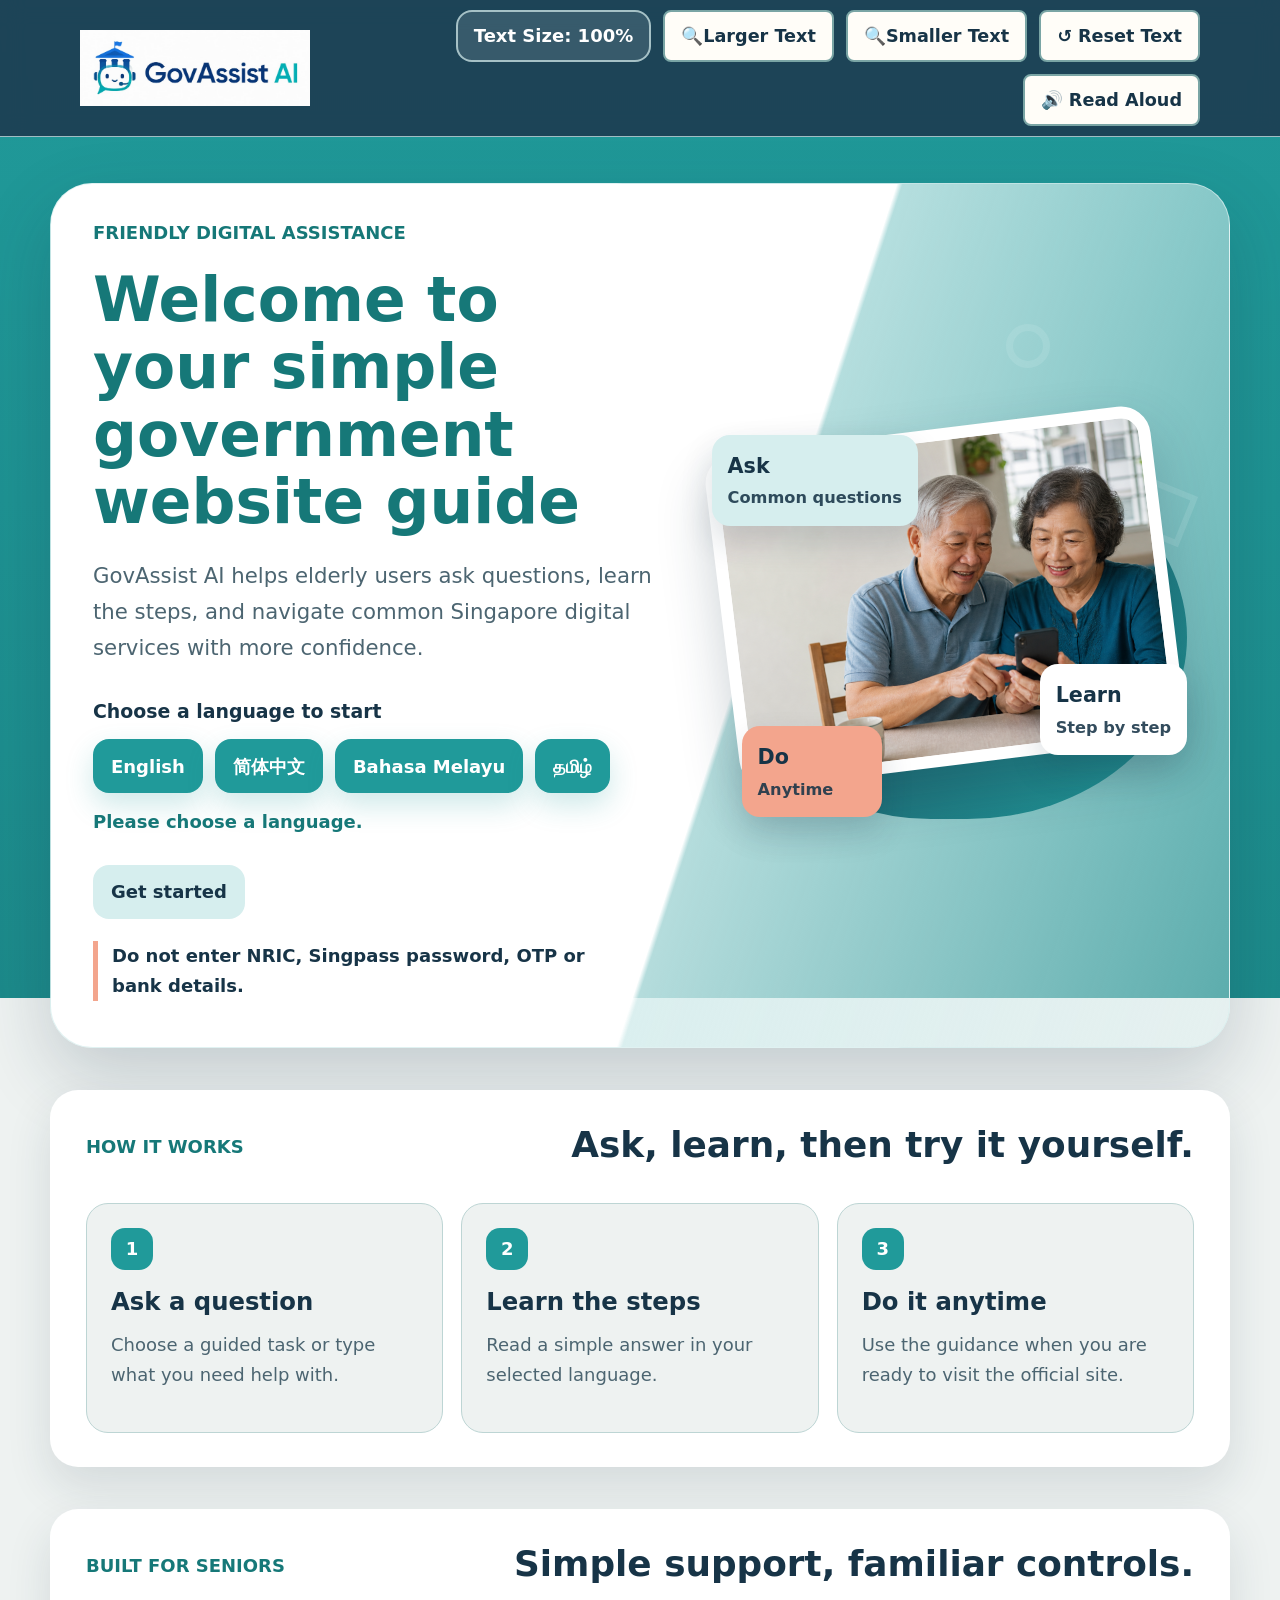
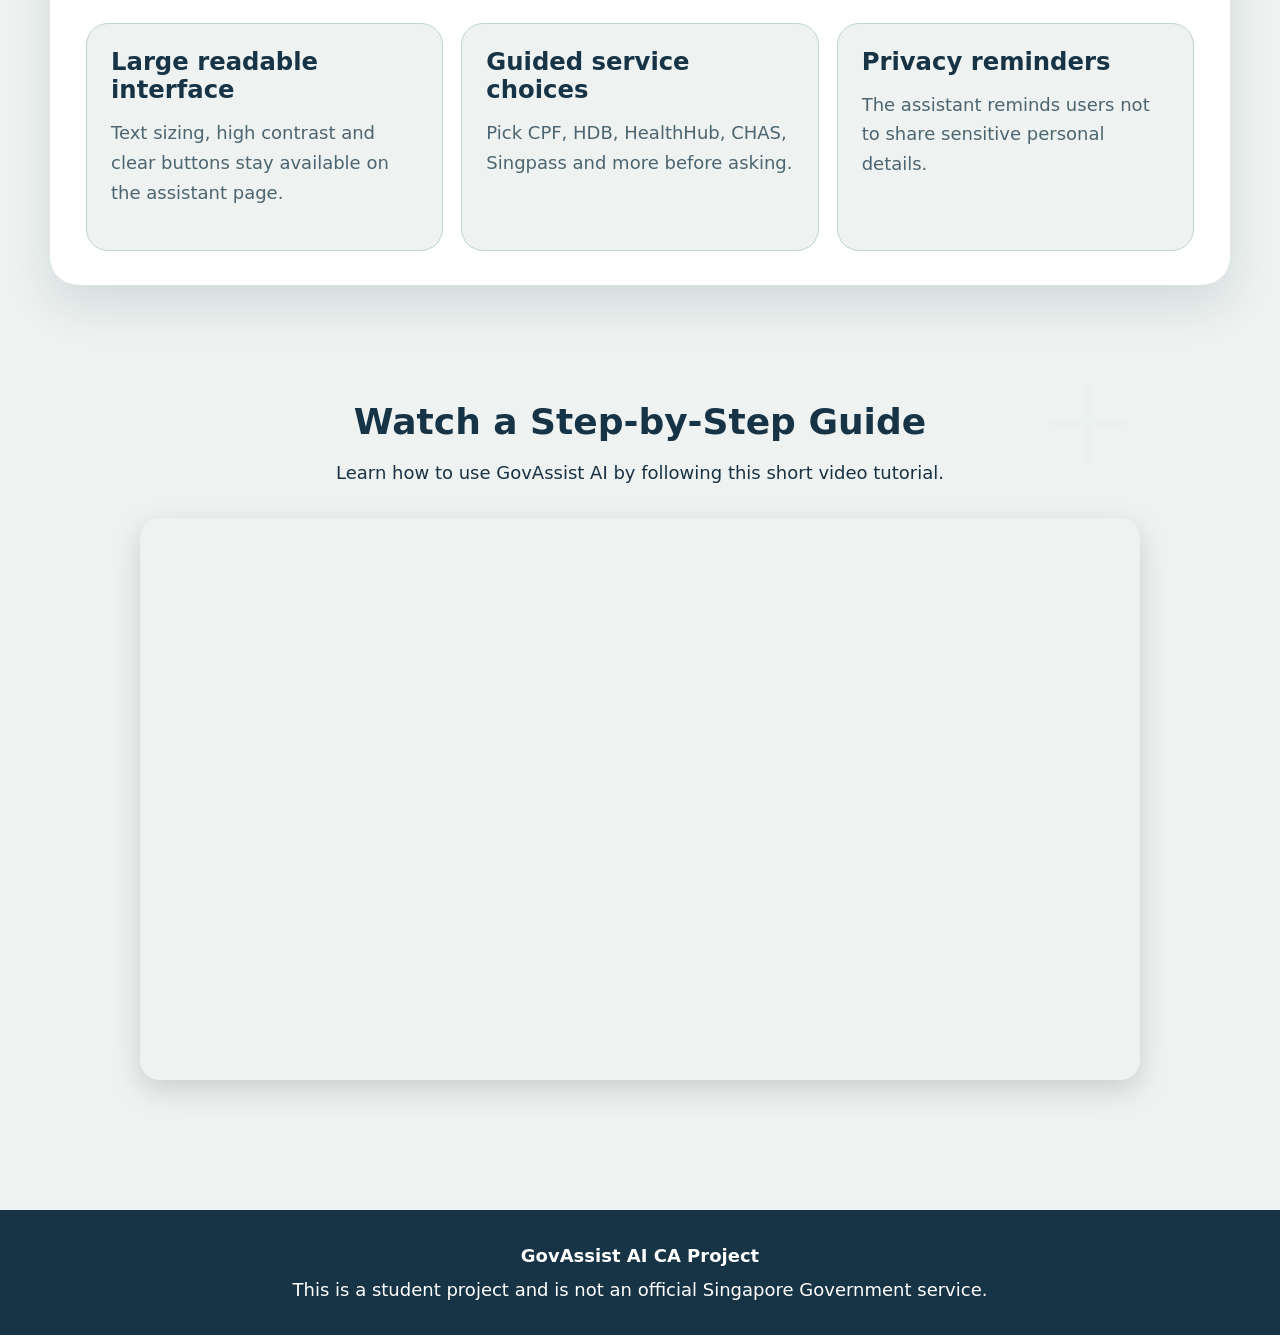
==== commit 055f85e0: "edit :)" ====
--- a/index.html
+++ b/index.html
@@ -7,176 +7,216 @@
     content="width=device-width, initial-scale=1.0"
   >
   <title>GovAssist AI | Simple Government Website Guidance</title>
+  <link rel="icon" type="image/jpeg" href="assets/govassist-logo.jpg">
   <link rel="stylesheet" href="style.css">
 </head>
 
 <body class="landing-page">
+  <header class="main-header landing-app-header">
+    <div class="header-inner">
+      <a
+        class="brand"
+        href="#top"
+        aria-label="GovAssist AI home"
+      >
+        <img
+          class="brand-logo"
+          src="assets/govassist-logo.jpg"
+          alt="GovAssist AI logo"
+          onerror="this.hidden=true; this.nextElementSibling.hidden=false;"
+        >
+        <span class="logo-fallback" hidden></span>
+      </a>
+
+      <div class="header-accessibility-slot" aria-label="Homepage accessibility controls">
+        <div class="landing-header-actions">
+          <div class="button-row toolbar-actions landing-toolbar-row landing-text-row">
+            <span id="landingTextSize" class="text-size-status">Text Size: 100%</span>
+            <button id="landingIncreaseText" type="button">🔍Larger Text</button>
+            <button id="landingDecreaseText" type="button">🔍Smaller Text</button>
+            <button id="landingResetText" type="button">↺ Reset Text</button>
+          </div>
+
+          <div class="button-row toolbar-actions landing-toolbar-row landing-speech-row">
+            <button id="landingReadAloud" type="button">🔊 Read Aloud</button>
+            <button id="landingPauseReadAloud" type="button" hidden>⏸ Pause</button>
+            <button id="landingContinueReadAloud" type="button" hidden>▶ Continue</button>
+            <button id="landingStopReadAloud" type="button" hidden>⏹ Stop</button>
+          </div>
+        </div>
+      </div>
+    </div>
+  </header>
+
   <main id="top" class="landing-canvas">
-    <div class="landing-shape landing-shape-circle"></div>
-    <div class="landing-shape landing-shape-square"></div>
-    <div class="landing-shape landing-shape-plus"></div>
-
-    <section class="landing-shell" aria-labelledby="landingHeading">
-      <header class="landing-header">
-        <a class="landing-brand" href="#top" aria-label="GovAssist AI home">
-          <img
-            class="landing-logo"
-            src="assets/govassist-logo.png"
-            alt="GovAssist AI"
-            onerror="this.hidden=true; this.nextElementSibling.hidden=false;"
-          >
-          <span class="logo-fallback" hidden>GovAssist AI</span>
-        </a>
-
-        <nav class="landing-nav" aria-label="Landing navigation">
-          <a href="#features" data-landing-i18n="navFeatures">Features</a>
-          <a href="#how-it-works" data-landing-i18n="navHow">How it works</a>
-          <a href="#language" data-landing-i18n="navLanguage">Language</a>
-        </nav>
-      </header>
-
-      <div class="landing-hero-grid">
-        <div class="landing-copy">
-          <p class="landing-eyebrow" data-landing-i18n="eyebrow">
-            Friendly digital assistance
-          </p>
-
-          <h1 id="landingHeading">
-            <span data-landing-i18n="headingLineOne">Welcome to your simple</span>
-            <span data-landing-i18n="headingLineTwo">government website guide</span>
-          </h1>
-
-          <p data-landing-i18n="heroDescription">
-            GovAssist AI helps elderly users ask questions, learn the steps,
-            and navigate common Singapore digital services with more confidence.
-          </p>
-
-          <div id="language" class="landing-language-panel">
-            <p class="landing-panel-title" data-landing-i18n="languageTitle">
-              Choose a language to start
-            </p>
-
-            <div class="landing-language-actions">
-              <button type="button" data-landing-language="English">English</button>
-              <button type="button" data-landing-language="Simplified Chinese">&#31616;&#20307;&#20013;&#25991;</button>
-              <button type="button" data-landing-language="Bahasa Melayu">Bahasa Melayu</button>
-              <button type="button" data-landing-language="Tamil">&#2980;&#2990;&#3007;&#2996;&#3021;</button>
-            </div>
-
-            <p id="landingSelectedLanguage" class="landing-selected-setting">
-              Please choose a language.
-            </p>
-          </div>
-
-          <a
-            id="landingStartButton"
-            class="landing-main-action landing-start-action is-disabled"
-            href="#language"
-            aria-disabled="true"
-            data-landing-i18n="startButton"
-          >
-            Get started
-          </a>
-
-          <p class="landing-safety-note" data-landing-i18n="safetyNote">
-            Do not enter NRIC, Singpass password, OTP or bank details.
-          </p>
-        </div>
-
-        <div class="landing-phone-scene" aria-hidden="true">
-          <div class="landing-blob"></div>
-
-          <div class="landing-photo-card">
-            <img
-              src="assets/hero-elderly-phone.png"
-              alt=""
+    <div class="page-content">
+      <div class="landing-shape landing-shape-circle"></div>
+      <div class="landing-shape landing-shape-square"></div>
+      <div class="landing-shape landing-shape-plus"></div>
+
+      <section class="landing-shell" aria-labelledby="landingHeading">
+        <div class="landing-hero-grid">
+          <div class="landing-copy">
+            <p class="landing-eyebrow" data-landing-i18n="eyebrow">
+              Friendly digital assistance
+            </p>
+
+            <h1 id="landingHeading">
+              <span data-landing-i18n="headingLineOne">Welcome to your simple</span>
+              <span data-landing-i18n="headingLineTwo">government website guide</span>
+            </h1>
+
+            <p data-landing-i18n="heroDescription">
+              GovAssist AI helps elderly users ask questions, learn the steps,
+              and navigate common Singapore digital services with more confidence.
+            </p>
+
+            <div id="language" class="landing-language-panel">
+              <p class="landing-panel-title" data-landing-i18n="languageTitle">
+                Choose a language to start
+              </p>
+
+              <div class="landing-language-actions">
+                <button type="button" data-landing-language="English">English</button>
+                <button type="button" data-landing-language="Simplified Chinese">&#31616;&#20307;&#20013;&#25991;</button>
+                <button type="button" data-landing-language="Bahasa Melayu">Bahasa Melayu</button>
+                <button type="button" data-landing-language="Tamil">&#2980;&#2990;&#3007;&#2996;&#3021;</button>
+              </div>
+
+              <p id="landingSelectedLanguage" class="landing-selected-setting">
+                Please choose a language.
+              </p>
+            </div>
+
+            <a
+              id="landingStartButton"
+              class="landing-main-action landing-start-action is-disabled"
+              href="#language"
+              aria-disabled="true"
+              data-landing-i18n="startButton"
             >
-          </div>
-
-          <div class="floating-card floating-card-one">
-            <strong data-landing-i18n="floatAskTitle">Ask</strong>
-            <span data-landing-i18n="floatAskText">Common questions</span>
-          </div>
-
-          <div class="floating-card floating-card-two">
-            <strong data-landing-i18n="floatLearnTitle">Learn</strong>
-            <span data-landing-i18n="floatLearnText">Step by step</span>
-          </div>
-
-          <div class="floating-card floating-card-three">
-            <strong data-landing-i18n="floatDoTitle">Do</strong>
-            <span data-landing-i18n="floatDoText">Anytime</span>
-          </div>
-        </div>
-      </div>
+              Get started
+            </a>
+
+            <p class="landing-safety-note" data-landing-i18n="safetyNote">
+              Do not enter NRIC, Singpass password, OTP or bank details.
+            </p>
+          </div>
+
+          <div class="landing-phone-scene" aria-hidden="true">
+            <div class="landing-blob"></div>
+
+            <div class="landing-photo-card">
+              <img
+                src="assets/hero-elderly-phone.png"
+                alt=""
+              >
+            </div>
+
+            <div class="floating-card floating-card-one">
+              <strong data-landing-i18n="floatAskTitle">Ask</strong>
+              <span data-landing-i18n="floatAskText">Common questions</span>
+            </div>
+
+            <div class="floating-card floating-card-two">
+              <strong data-landing-i18n="floatLearnTitle">Learn</strong>
+              <span data-landing-i18n="floatLearnText">Step by step</span>
+            </div>
+
+            <div class="floating-card floating-card-three">
+              <strong data-landing-i18n="floatDoTitle">Do</strong>
+              <span data-landing-i18n="floatDoText">Anytime</span>
+            </div>
+          </div>
+        </div>
+      </section>
+
+      <section
+        id="how-it-works"
+        class="landing-info-section"
+        aria-labelledby="howHeading"
+      >
+        <div class="landing-section-inner">
+          <div class="landing-section-heading">
+            <p class="landing-eyebrow" data-landing-i18n="howEyebrow">How it works</p>
+            <h2 id="howHeading" data-landing-i18n="howTitle">Ask, learn, then try it yourself.</h2>
+          </div>
+
+          <div class="landing-step-grid">
+            <article>
+              <span>1</span>
+              <h3 data-landing-i18n="stepAskTitle">Ask a question</h3>
+              <p data-landing-i18n="stepAskText">Choose a guided task or type what you need help with.</p>
+            </article>
+
+            <article>
+              <span>2</span>
+              <h3 data-landing-i18n="stepLearnTitle">Learn the steps</h3>
+              <p data-landing-i18n="stepLearnText">Read a simple answer in your selected language.</p>
+            </article>
+
+            <article>
+              <span>3</span>
+              <h3 data-landing-i18n="stepDoTitle">Do it anytime</h3>
+              <p data-landing-i18n="stepDoText">Use the guidance when you are ready to visit the official site.</p>
+            </article>
+          </div>
+        </div>
+      </section>
+
+      <section
+        id="features"
+        class="landing-info-section landing-feature-section"
+        aria-labelledby="featureHeading"
+      >
+        <div class="landing-section-inner">
+          <div class="landing-section-heading">
+            <p class="landing-eyebrow" data-landing-i18n="featuresEyebrow">Built for seniors</p>
+            <h2 id="featureHeading" data-landing-i18n="featuresTitle">Simple support, familiar controls.</h2>
+          </div>
+
+          <div class="landing-feature-grid">
+            <article>
+              <h3 data-landing-i18n="featureReadableTitle">Large readable interface</h3>
+              <p data-landing-i18n="featureReadableText">Text sizing, high contrast and clear buttons stay available on the assistant page.</p>
+            </article>
+
+            <article>
+              <h3 data-landing-i18n="featureGuidedTitle">Guided service choices</h3>
+              <p data-landing-i18n="featureGuidedText">Pick CPF, HDB, HealthHub, CHAS, Singpass and more before asking.</p>
+            </article>
+
+            <article>
+              <h3 data-landing-i18n="featurePrivacyTitle">Privacy reminders</h3>
+              <p data-landing-i18n="featurePrivacyText">The assistant reminds users not to share sensitive personal details.</p>
+            </article>
+          </div>
+        </div>
+      </section>
+
+      <section class="video-guide">
+        <div class="container">
+            <h2>Watch a Step-by-Step Guide</h2>
+            <p>
+                Learn how to use GovAssist AI by following this short video tutorial.
+            </p>
+
+            <div class="video-wrapper">
+                <iframe
+                    src="https://share.synthesia.io/embeds/videos/6b7232d7-7a00-4de4-bc08-b2dd4992e594"
+                    loading="lazy"
+                    title="GovAssist AI Tutorial"
+                    allowfullscreen
+                    allow="encrypted-media; fullscreen; microphone; screen-wake-lock;">
+                </iframe>
+            </div>
+        </div>
     </section>
-
-    <section
-      id="how-it-works"
-      class="landing-info-section"
-      aria-labelledby="howHeading"
-    >
-      <div class="landing-section-inner">
-        <div class="landing-section-heading">
-          <p class="landing-eyebrow" data-landing-i18n="howEyebrow">How it works</p>
-          <h2 id="howHeading" data-landing-i18n="howTitle">Ask, learn, then try it yourself.</h2>
-        </div>
-
-        <div class="landing-step-grid">
-          <article>
-            <span>1</span>
-            <h3 data-landing-i18n="stepAskTitle">Ask a question</h3>
-            <p data-landing-i18n="stepAskText">Choose a guided task or type what you need help with.</p>
-          </article>
-
-          <article>
-            <span>2</span>
-            <h3 data-landing-i18n="stepLearnTitle">Learn the steps</h3>
-            <p data-landing-i18n="stepLearnText">Read a simple answer in your selected language.</p>
-          </article>
-
-          <article>
-            <span>3</span>
-            <h3 data-landing-i18n="stepDoTitle">Do it anytime</h3>
-            <p data-landing-i18n="stepDoText">Use the guidance when you are ready to visit the official site.</p>
-          </article>
-        </div>
-      </div>
-    </section>
-
-    <section
-      id="features"
-      class="landing-info-section landing-feature-section"
-      aria-labelledby="featureHeading"
-    >
-      <div class="landing-section-inner">
-        <div class="landing-section-heading">
-          <p class="landing-eyebrow" data-landing-i18n="featuresEyebrow">Built for seniors</p>
-          <h2 id="featureHeading" data-landing-i18n="featuresTitle">Simple support, familiar controls.</h2>
-        </div>
-
-        <div class="landing-feature-grid">
-          <article>
-            <h3 data-landing-i18n="featureReadableTitle">Large readable interface</h3>
-            <p data-landing-i18n="featureReadableText">Text sizing, high contrast and clear buttons stay available on the assistant page.</p>
-          </article>
-
-          <article>
-            <h3 data-landing-i18n="featureGuidedTitle">Guided service choices</h3>
-            <p data-landing-i18n="featureGuidedText">Pick CPF, HDB, HealthHub, CHAS, Singpass and more before asking.</p>
-          </article>
-
-          <article>
-            <h3 data-landing-i18n="featurePrivacyTitle">Privacy reminders</h3>
-            <p data-landing-i18n="featurePrivacyText">The assistant reminds users not to share sensitive personal details.</p>
-          </article>
-        </div>
-      </div>
-    </section>
+    </div>
   </main>
 
   <footer class="landing-footer">
-    <p><strong data-landing-i18n="footerTitle">GovAssist AI CA Project</strong></p>
+    <p><strong data-landing-i18n="footerTitle">GovAssist AI FA Project</strong></p>
     <p data-landing-i18n="footerText">This is a student project and is not an official Singapore Government service.</p>
   </footer>
 
--- a/style.css
+++ b/style.css
@@ -39,7 +39,7 @@
 
 html {
   scroll-behavior: smooth;
-  font-size: var(--base-font-size);
+  font-size: 18px;
 }
 
 body {
@@ -85,7 +85,9 @@
 }
 
 button:disabled {
-  cursor: wait;
+  cursor: not-allowed;
+  opacity: 0.45;
+  filter: grayscale(0.2);
 }
 
 a {
@@ -144,6 +146,11 @@
   width: min(100% - 32px, var(--content-narrow));
 }
 
+.page-content {
+  --page-content-scale: 100%;
+  zoom: var(--page-content-scale);
+}
+
 .main-header {
   z-index: 20;
   background: var(--surface);
@@ -152,6 +159,7 @@
 
 .header-inner {
   display: flex;
+  flex-wrap: wrap;
   align-items: center;
   justify-content: space-between;
   gap: 20px;
@@ -161,8 +169,13 @@
   padding: 10px 0;
 }
 
+[hidden] {
+    display: none !important;
+}
+
 .brand {
   display: inline-flex;
+  flex: 0 0 auto;
   align-items: center;
   gap: 12px;
   color: inherit;
@@ -341,8 +354,9 @@
 }
 
 .toolbar-actions button {
-  min-height: 44px;
-  padding: 9px 14px;
+  min-height: 52px;
+  padding: 12px 16px;
+  font-size: 0.98rem;
 }
 
 .section-header {
@@ -377,6 +391,14 @@
   border-color: var(--primary);
   color: #ffffff;
   background: var(--primary);
+}
+
+.button-row button:disabled,
+.toolbar-actions button:disabled {
+  border-color: #c0c7d1;
+  color: #6f7782;
+  background: #d9dee5;
+  box-shadow: none;
 }
 
 .language-buttons button.is-selected {
@@ -496,6 +518,23 @@
   background: var(--primary-soft);
   font-size: 0.85rem;
   font-weight: 700;
+}
+
+.service-logo-icon {
+  width: 64px;
+  min-height: 64px;
+  padding: 8px;
+  border: 1px solid rgba(122, 165, 165, 0.45);
+  color: inherit;
+  background: #ffffff;
+  box-shadow: 0 6px 14px rgba(24, 50, 68, 0.08);
+}
+
+.service-logo-icon img {
+  display: block;
+  max-width: 100%;
+  max-height: 46px;
+  object-fit: contain;
 }
 
 .service-name {
@@ -1633,7 +1672,7 @@
 
 .landing-logo {
   display: block;
-  width: min(280px, 58vw);
+  width: min(340px, 66vw);
   height: auto;
 }
 
@@ -2100,12 +2139,13 @@
     linear-gradient(135deg, #209a9a 0%, #1d3f53 52%, #eef2f1 100%);
 }
 
-.chat-page .main-header {
+.chat-page .main-header,
+.landing-page .main-header {
   position: sticky;
   top: 0;
-  border-bottom: 1px solid rgba(255, 255, 255, 0.16);
-  background: rgba(31, 24, 86, 0.72);
-  backdrop-filter: blur(18px);
+  border-bottom: 1px solid rgba(214, 238, 238, 0.72);
+  background: rgba(29, 63, 83, 0.94);
+  backdrop-filter: blur(12px);
 }
 
 .chat-page .brand-title,
@@ -2115,7 +2155,8 @@
   color: #ffffff;
 }
 
-.chat-page .brand-logo {
+.chat-page .brand-logo,
+.landing-page .brand-logo {
   width: min(230px, 44vw);
 }
 
@@ -2124,9 +2165,73 @@
   opacity: 0.82;
 }
 
-.chat-page .header-inner {
+.chat-page .header-inner,
+.landing-page .header-inner {
   align-items: center;
-  min-height: 96px;
+  min-height: 132px;
+}
+
+.header-accessibility-slot {
+  display: flex;
+  justify-content: flex-end;
+  align-items: stretch;
+  flex: 1 1 420px;
+  min-width: 0;
+  min-height: 1px;
+}
+
+.landing-header-actions {
+  display: grid;
+  width: 100%;
+  max-width: 760px;
+  gap: 12px;
+  justify-content: flex-end;
+}
+
+.toolbar-actions {
+  flex-wrap: wrap;
+  overflow: visible;
+}
+
+.toolbar-actions button {
+  flex: 0 1 auto;
+  white-space: nowrap;
+}
+
+.landing-toolbar-row {
+  justify-content: flex-end;
+  gap: 12px;
+}
+
+.landing-toolbar-row button {
+  min-width: 132px;
+}
+
+.landing-speech-row button {
+  min-width: 118px;
+}
+
+.text-size-status {
+  display: inline-flex;
+  align-items: center;
+  justify-content: center;
+  min-height: 52px;
+  min-width: 140px;
+  padding: 12px 16px;
+  border: 2px solid rgba(214, 238, 238, 0.7);
+  border-radius: 16px;
+  color: #ffffff;
+  background: rgba(255, 255, 255, 0.12);
+  font-weight: 900;
+  line-height: 1.25;
+  white-space: nowrap;
+}
+
+.landing-header-actions button:disabled {
+  border-color: #c0c7d1;
+  color: #6f7782;
+  background: #d9dee5;
+  box-shadow: none;
 }
 
 .header-language-switch {
@@ -2172,8 +2277,57 @@
 }
 
 .chat-app-main {
-  padding: 34px 0 56px;
-}
+  padding: 18px 0 56px;
+}
+
+.header-accessibility-banner {
+  padding: 12px 18px 14px;
+  background: linear-gradient(135deg, #209a9a, #1c8a8a);
+  border-top: 1px solid rgba(214, 238, 238, 0.22);
+  border-bottom: 1px solid rgba(214, 238, 238, 0.2);
+}
+
+.header-accessibility-actions,
+.speech-control-row {
+  display: flex;
+  justify-content: center;
+  align-items: center;
+  gap: 14px;
+  flex-wrap: wrap;
+}
+
+.speech-control-row {
+  margin-top: 4px;
+}
+
+.header-accessibility-actions {
+  justify-content: center;
+  align-items: center;
+  width: min(100% - 24px, var(--content-wide));
+  margin-inline: auto;
+  gap: 12px;
+}
+
+.header-accessibility-actions button,
+.speech-control-row button {
+  min-width: 132px;
+  min-height: 44px;
+  padding: 9px 16px;
+  border: 2px solid rgba(255, 255, 255, 0.86);
+  border-radius: 999px;
+  color: var(--primary-dark);
+  background: #ffffff;
+  box-shadow: 0 8px 18px rgba(24, 50, 68, 0.12);
+}
+
+.header-accessibility-actions button:hover,
+.speech-control-row button:hover {
+  border-color: #ffffff;
+  color: #ffffff;
+  background: var(--primary-dark);
+}
+
+
 
 .chat-page .content-wide,
 .chat-page .content-narrow,
@@ -2202,25 +2356,6 @@
   box-shadow: 0 24px 58px rgba(20, 18, 82, 0.22);
 }
 
-.chat-page .chat-accessibility-toolbar {
-  width: min(100% - 36px, var(--content-wide));
-  margin-inline: auto;
-}
-
-.chat-page .chat-accessibility-toolbar summary {
-  min-height: 54px;
-  color: #17172d;
-  font-size: 1.08rem;
-  font-weight: 900;
-  cursor: pointer;
-}
-
-.chat-page .accessibility-panel-body {
-  margin-top: 14px;
-  padding-top: 14px;
-  border-top: 1px solid rgba(145, 168, 186, 0.46);
-}
-
 .chat-intro-layout {
   display: grid;
   grid-template-columns: minmax(0, 1fr) minmax(260px, 0.44fr);
@@ -2359,10 +2494,6 @@
 body.stage-language .services-section,
 body.stage-language .guided-options-panel,
 body.stage-language .chat-section {
-  display: none;
-}
-
-.chat-page.stage-language .chat-accessibility-toolbar {
   display: none;
 }
 
@@ -2384,18 +2515,32 @@
   display: none;
 }
 
-.chat-page .chat-accessibility-toolbar {
-  padding: 20px 28px;
-}
-
 @media (max-width: 820px) {
   .chat-page .header-inner,
+  .landing-page .header-inner,
   .chat-intro-layout {
     grid-template-columns: 1fr;
   }
 
-  .chat-page .header-inner {
+  .chat-page .header-inner,
+  .landing-page .header-inner {
     align-items: flex-start;
+  }
+
+  .header-accessibility-slot {
+    flex-basis: 100%;
+    width: 100%;
+    min-width: 0;
+  }
+
+  .landing-header-actions {
+    max-width: none;
+    width: 100%;
+    justify-content: flex-start;
+  }
+
+  .landing-toolbar-row {
+    justify-content: flex-start;
   }
 
   .header-language-switch {
@@ -2446,12 +2591,45 @@
   background: #eef2f1;
 }
 
+.video-guide{
+    padding:60px 0;
+    text-align:center;
+}
+
+.video-guide h2{
+    font-size:2rem;
+    margin-bottom:15px;
+}
+
+.video-guide p{
+    margin-bottom:30px;
+}
+
+.video-wrapper{
+    position:relative;
+    width:100%;
+    max-width:1000px;
+    margin:auto;
+    aspect-ratio:16/9;
+    overflow:hidden;
+    border-radius:20px;
+    box-shadow:0 10px 30px rgba(0,0,0,.15);
+}
+
+.video-wrapper iframe{
+    position:absolute;
+    inset:0;
+    width:100%;
+    height:100%;
+    border:none;
+}
+
 .brand-logo,
 .landing-logo {
   display: block;
   width: auto;
-  max-width: min(300px, 58vw);
-  max-height: 76px;
+  max-width: min(340px, 66vw);
+  max-height: 88px;
   object-fit: contain;
   border-radius: 0;
   background: transparent;
@@ -2468,8 +2646,8 @@
 }
 
 .chat-page .brand-logo {
-  max-width: min(260px, 48vw);
-  max-height: 70px;
+  max-width: min(300px, 54vw);
+  max-height: 84px;
 }
 
 body.landing-page {
@@ -2529,8 +2707,7 @@
 .landing-feature-grid h3,
 .chat-page h1,
 .chat-page h2,
-.chat-page h3,
-.chat-page .chat-accessibility-toolbar summary {
+.chat-page h3 {
   color: var(--primary-dark);
 }
 
@@ -2688,6 +2865,20 @@
   border-color: var(--border-strong);
 }
 
+.chat-page .header-accessibility-actions button,
+.chat-page .speech-control-row button {
+  border-color: rgba(255, 255, 255, 0.86);
+  color: var(--primary-dark);
+  background: #ffffff;
+}
+
+.chat-page .header-accessibility-actions button:hover,
+.chat-page .speech-control-row button:hover {
+  border-color: #ffffff;
+  color: #ffffff;
+  background: var(--primary-dark);
+}
+
 .chat-page .service-card {
   background: #ffffff;
   box-shadow: 0 10px 24px rgba(24, 50, 68, 0.08);
@@ -2703,6 +2894,16 @@
 .service-card.is-selected .service-icon {
   color: #ffffff;
   background: var(--primary-dark);
+}
+
+.chat-page .service-logo-icon,
+.service-card.is-selected .service-logo-icon {
+  width: 64px;
+  min-height: 64px;
+  padding: 8px;
+  border: 1px solid rgba(122, 165, 165, 0.45);
+  color: inherit;
+  background: #ffffff;
 }
 
 .service-card::after,
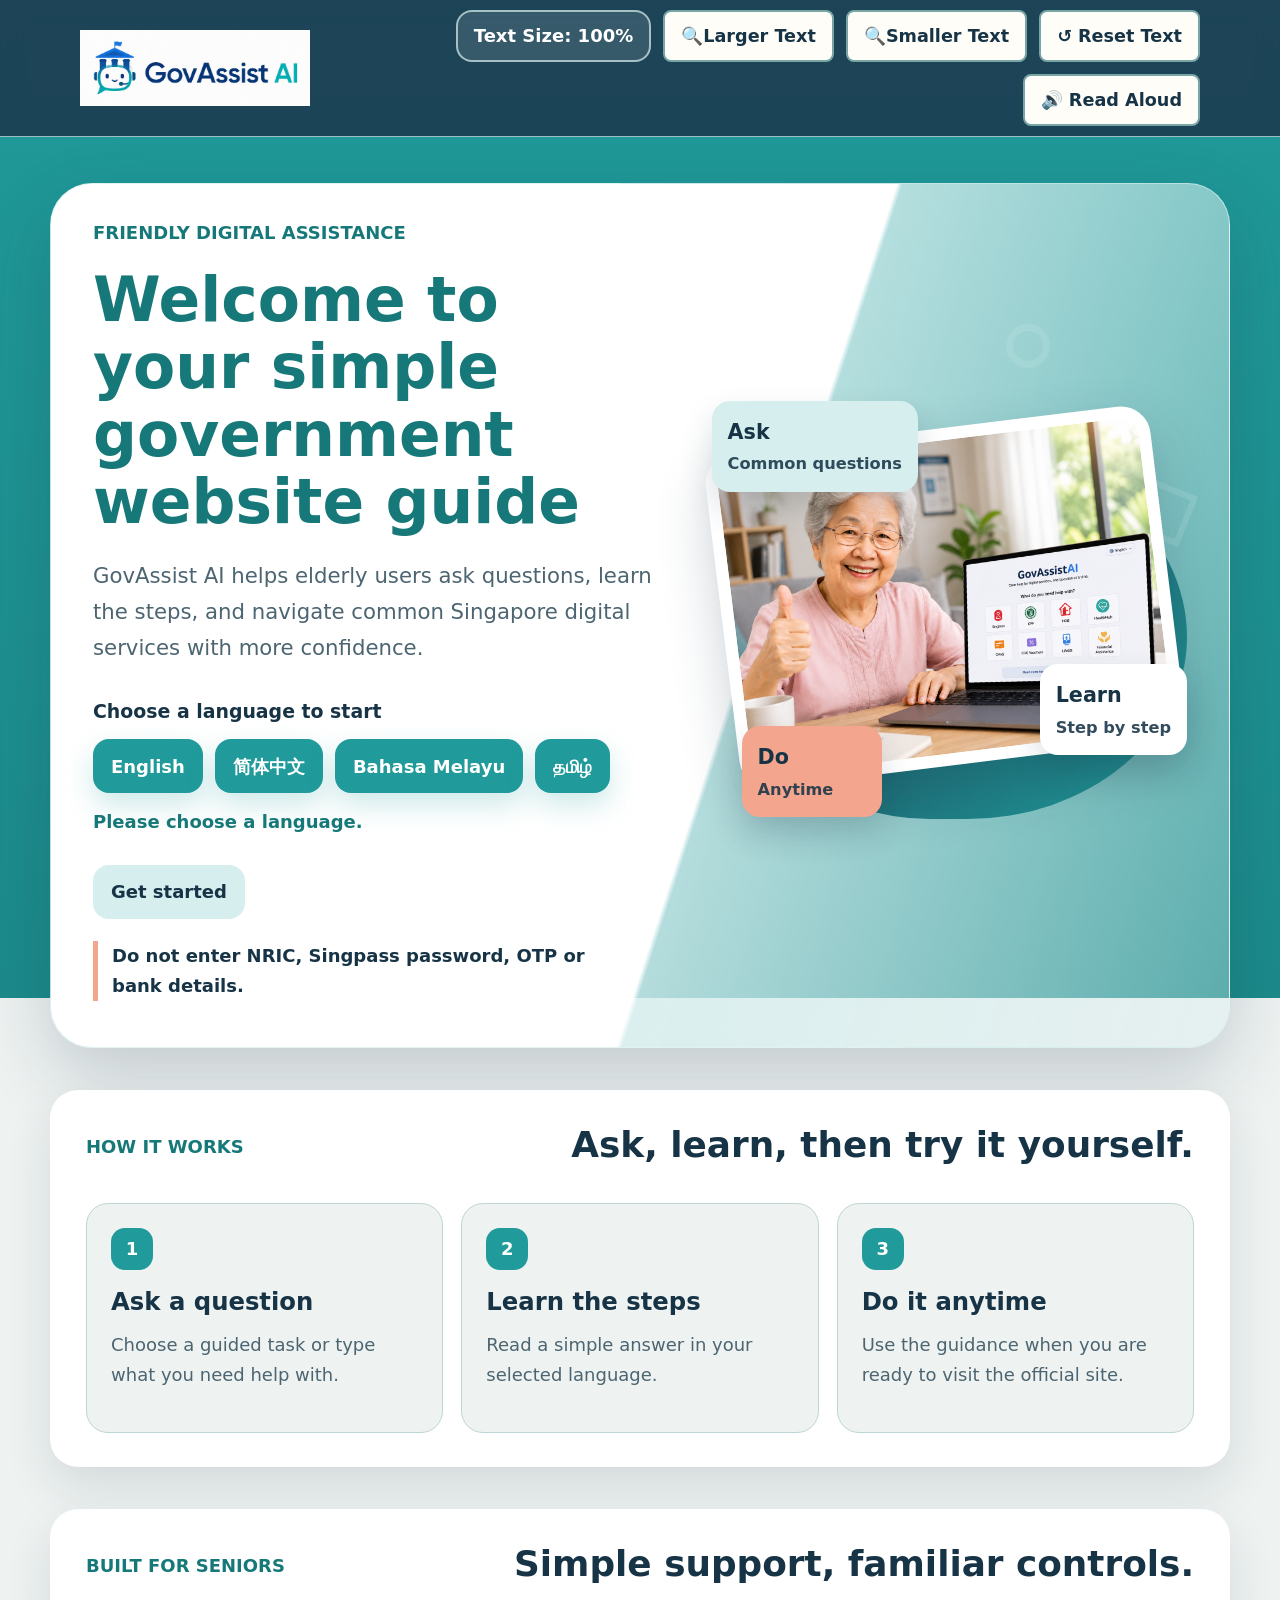
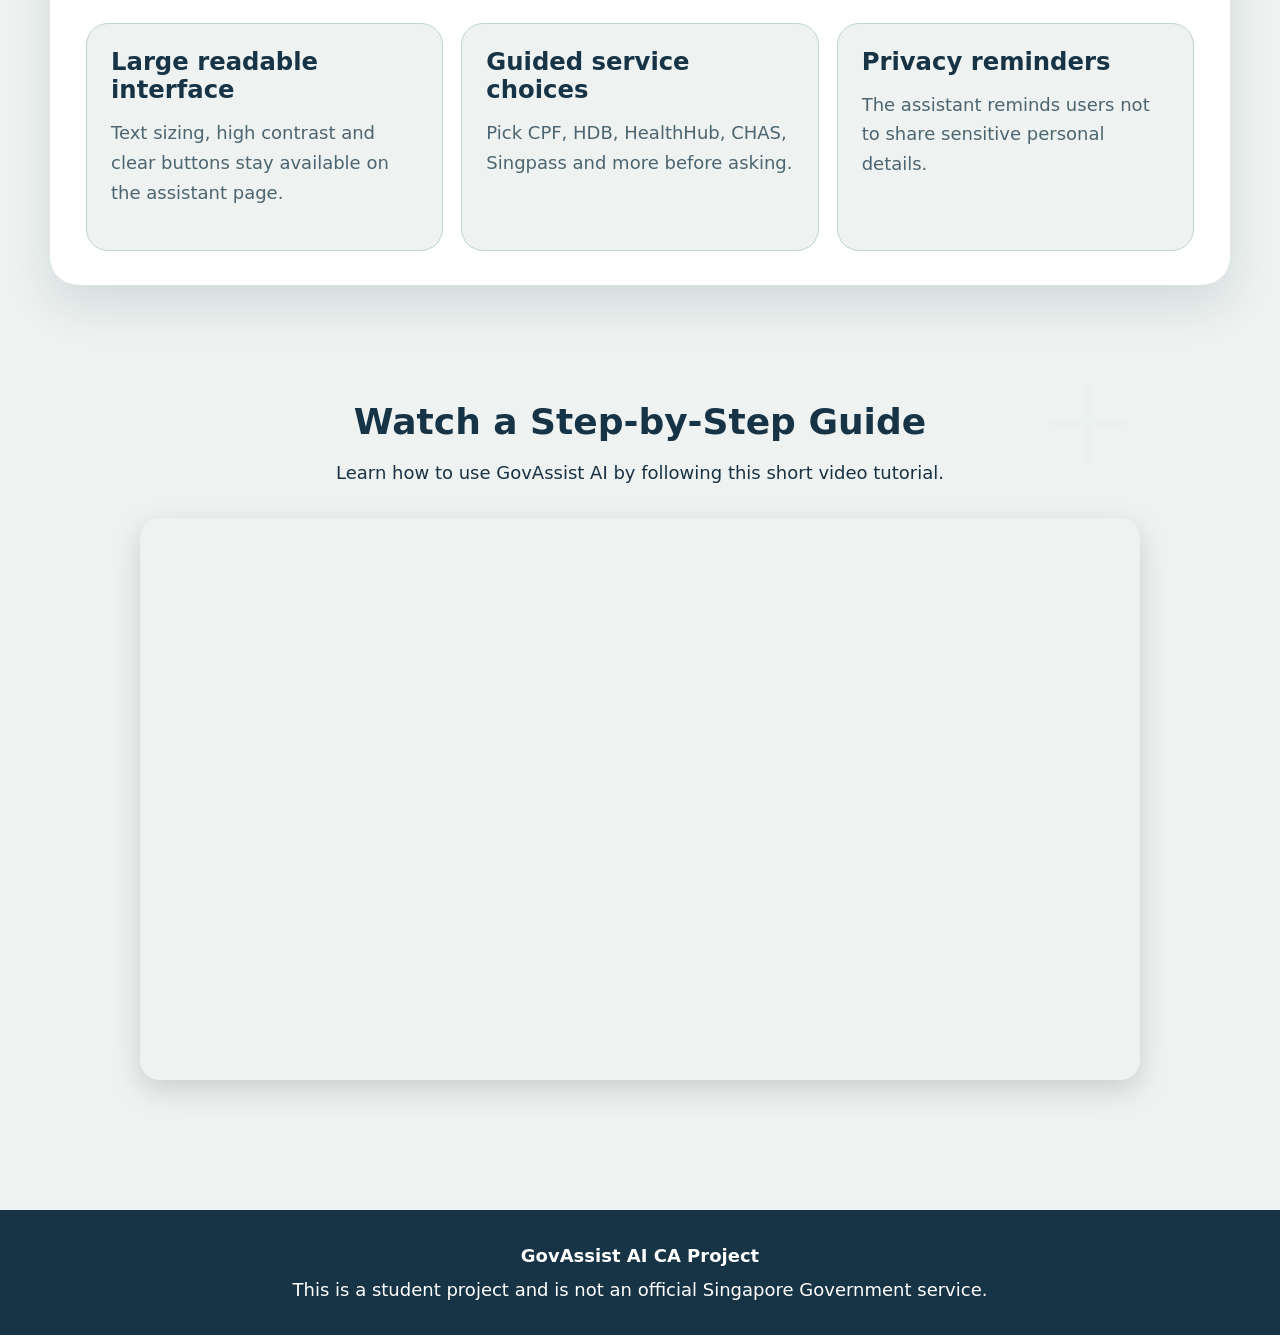
==== commit 525dc487: "added text to speech ( multiple lang ) , print guide and carousel image for the landing page" ====
--- a/index.html
+++ b/index.html
@@ -106,10 +106,21 @@
           <div class="landing-phone-scene" aria-hidden="true">
             <div class="landing-blob"></div>
 
-            <div class="landing-photo-card">
+            <div class="landing-photo-card landing-carousel" data-landing-carousel>
               <img
+                class="landing-carousel-slide is-active"
+                src="assets/hero-elderly-laptop.png"
+                alt="Elderly woman using GovAssist AI on a laptop"
+              >
+              <img
+                class="landing-carousel-slide"
                 src="assets/hero-elderly-phone.png"
-                alt=""
+                alt="Elderly couple using GovAssist AI on a phone"
+              >
+              <img
+                class="landing-carousel-slide"
+                src="assets/hero-elderly-success.png"
+                alt="Elderly couple smiling after completing a service with GovAssist AI"
               >
             </div>
 
--- a/style.css
+++ b/style.css
@@ -872,7 +872,7 @@
 
 .chat-input-row {
   display: grid;
-  grid-template-columns: 1fr auto;
+  grid-template-columns: 1fr auto auto;
   gap: 14px;
   align-items: stretch;
 }
@@ -903,11 +903,32 @@
   background: var(--teal);
 }
 
+/* Voice input button states for normal, hover and active listening. */
+.voice-input-button {
+  min-width: 112px;
+  border: 2px solid var(--teal);
+  border-radius: 10px;
+  color: var(--teal-dark);
+  background: #ffffff;
+  font-weight: 800;
+}
+
+.voice-input-button:hover {
+  background: #eaf7f5;
+}
+
+.voice-input-button.is-listening {
+  color: #ffffff;
+  background: #b83232;
+  border-color: #b83232;
+}
+
 .send-button:hover {
   background: var(--teal-dark);
 }
 
 .send-button:disabled,
+.voice-input-button:disabled,
 textarea:disabled,
 .service-card:disabled,
 .language-buttons button:disabled,
@@ -1085,6 +1106,7 @@
     grid-template-columns: 1fr;
   }
 
+  .voice-input-button,
   .send-button {
     width: 100%;
   }
@@ -1864,6 +1886,18 @@
   object-fit: cover;
   object-position: 62% center;
 }
+.landing-carousel-slide {
+  position: absolute;
+  inset: 0;
+  opacity: 0;
+  transform: scale(1.02);
+  transition: opacity 0.8s ease-in-out, transform 1s ease-in-out;
+}
+
+.landing-carousel-slide.is-active {
+  opacity: 1;
+  transform: scale(1);
+}
 
 .floating-card {
   position: absolute;
@@ -1888,7 +1922,7 @@
 }
 
 .floating-card-one {
-  top: 76px;
+  top: 42px;
   left: 12px;
   background: linear-gradient(135deg, #1d3f53, #209a9a);
 }
@@ -2109,6 +2143,7 @@
   }
 
   .floating-card-one {
+    top: 22px;
     left: 0;
   }
 
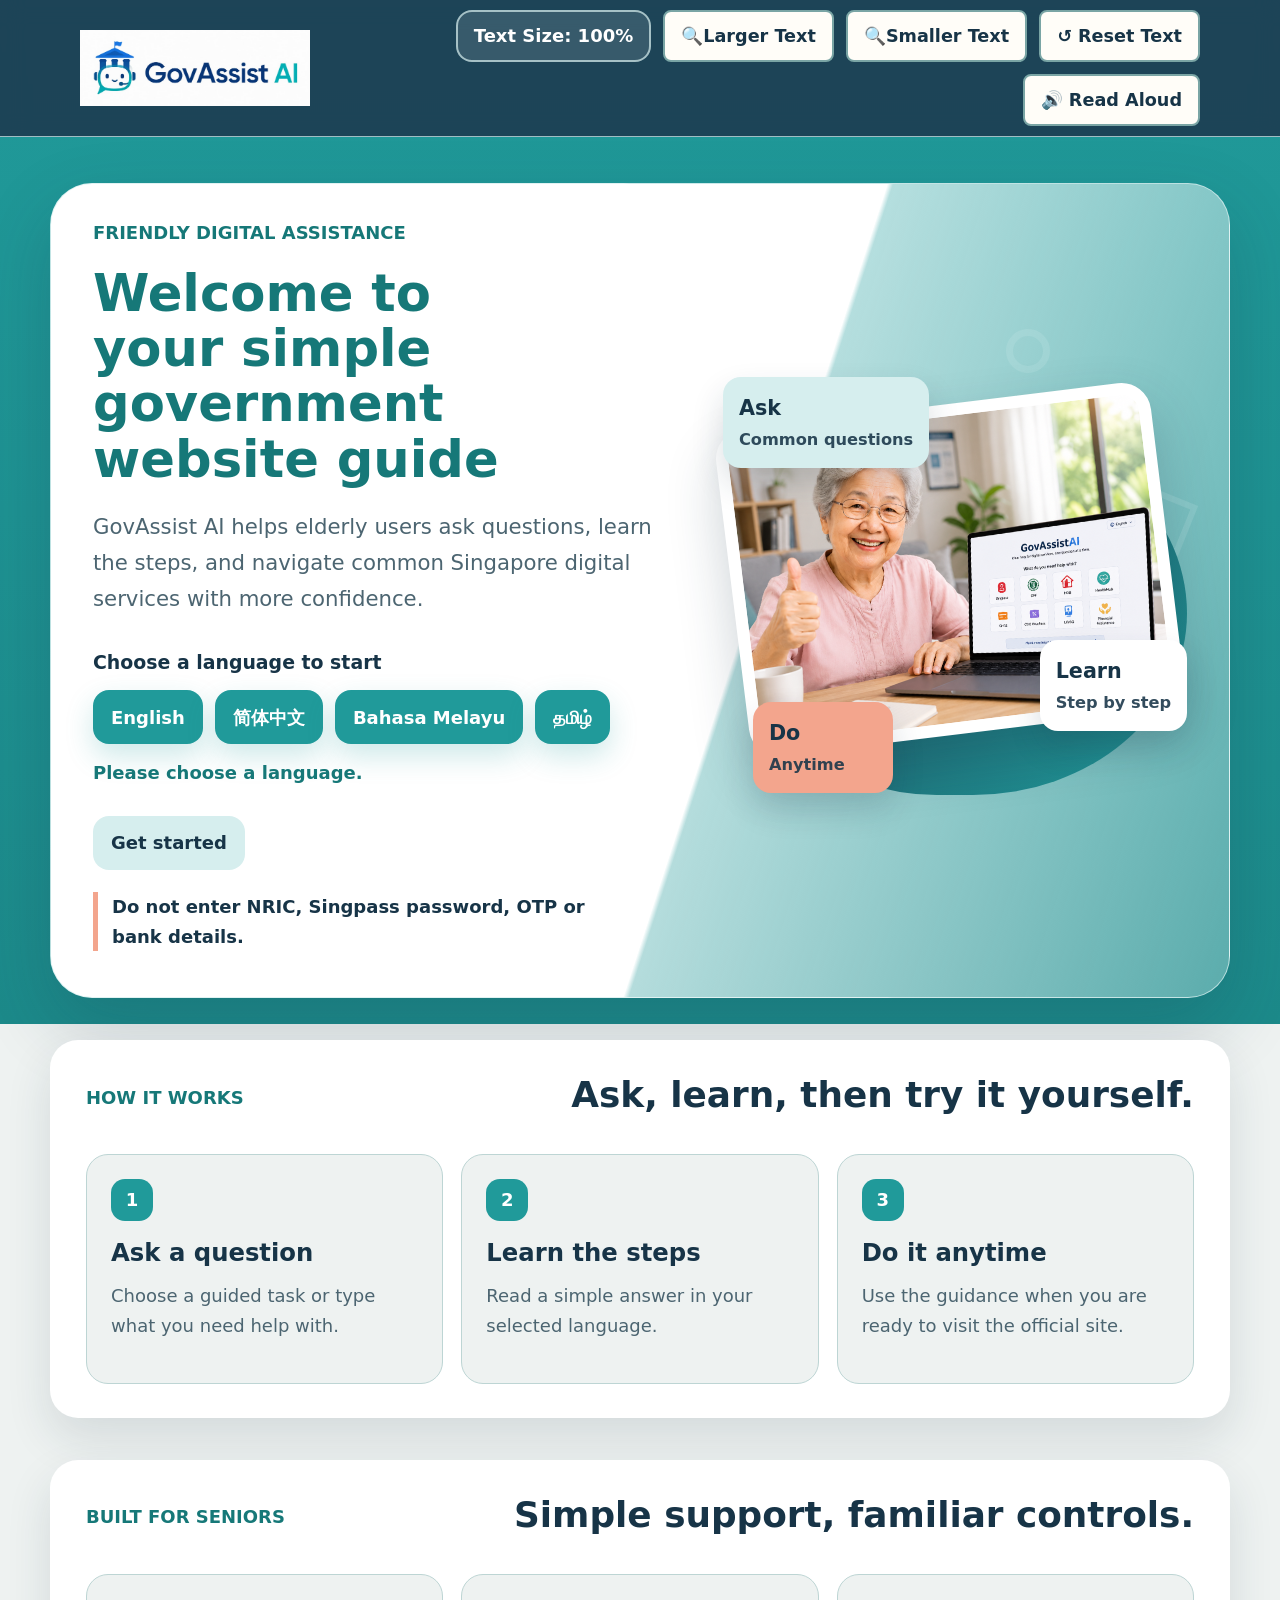
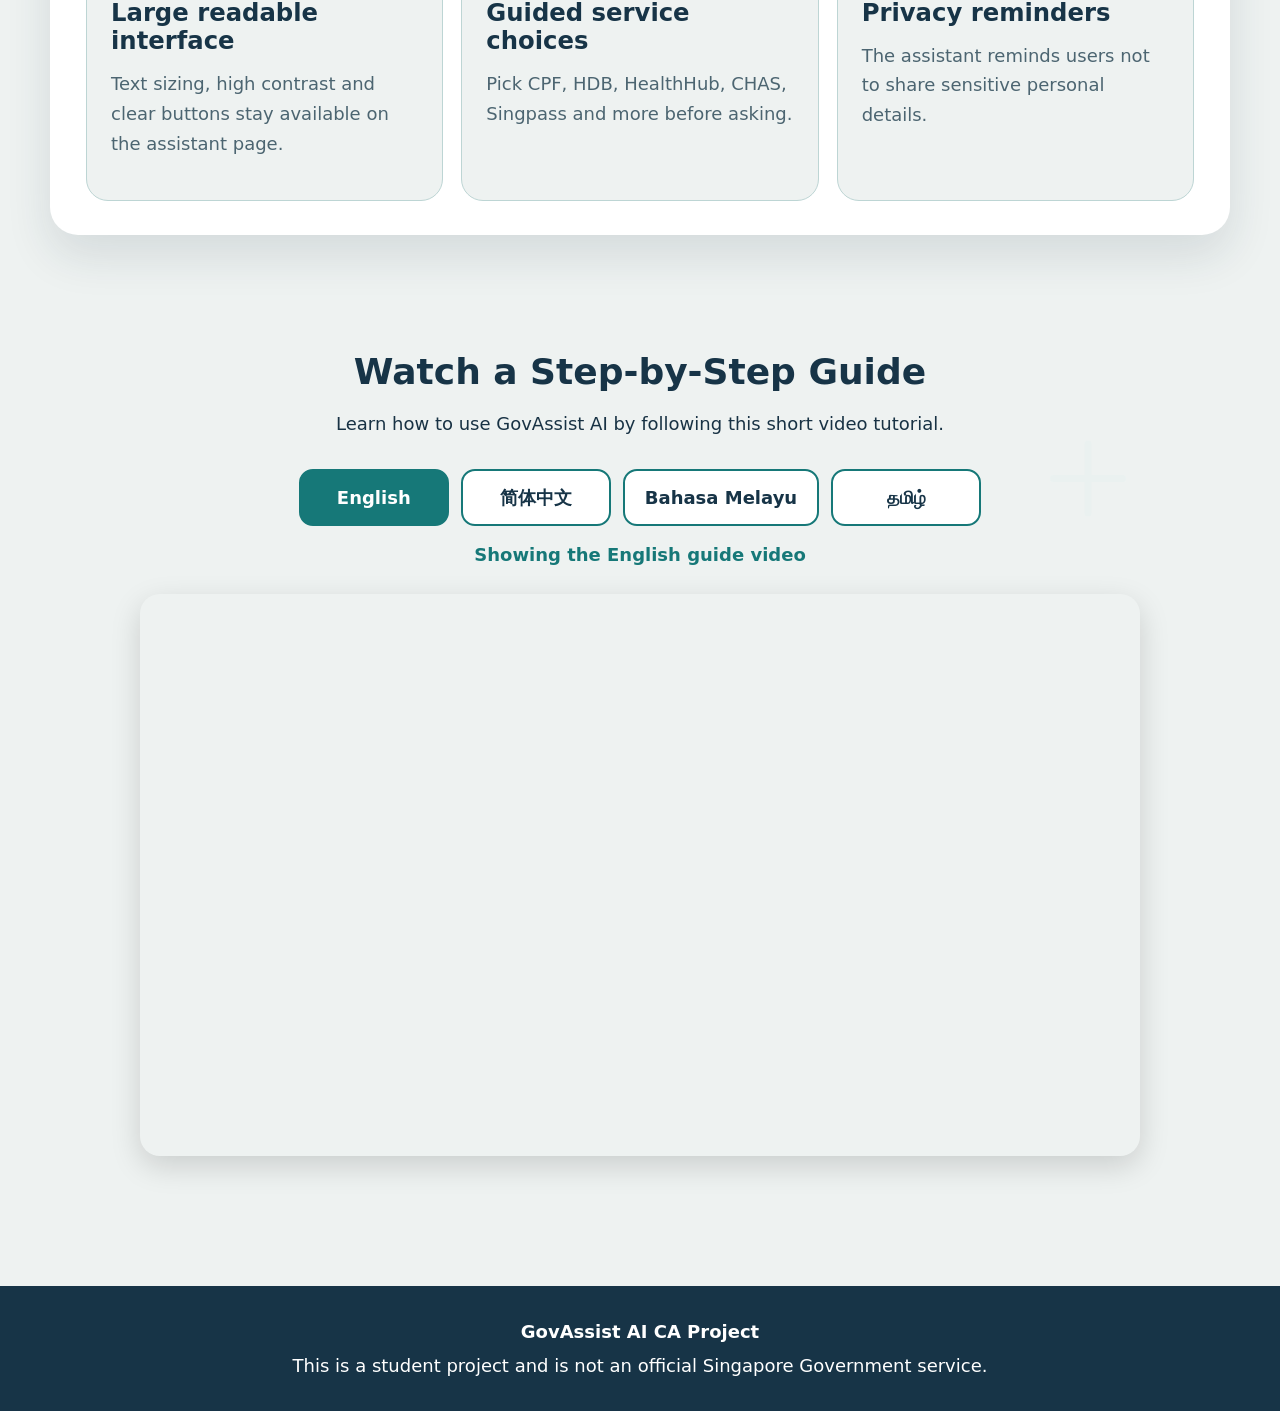
==== commit 134c207e: "multi-language step by step video guide" ====
--- a/index.html
+++ b/index.html
@@ -207,14 +207,39 @@
 
       <section class="video-guide">
         <div class="container">
-            <h2>Watch a Step-by-Step Guide</h2>
-            <p>
+            <h2 data-landing-i18n="videoGuideTitle">Watch a Step-by-Step Guide</h2>
+            <p data-landing-i18n="videoGuideDescription">
                 Learn how to use GovAssist AI by following this short video tutorial.
+            </p>
+
+            <div
+              class="video-language-tabs"
+              role="tablist"
+              aria-label="Choose tutorial video language"
+              data-landing-i18n-aria-label="videoLanguageLabel"
+            >
+              <button type="button" role="tab" data-video-language="English" aria-selected="true">
+                English
+              </button>
+              <button type="button" role="tab" data-video-language="Simplified Chinese" aria-selected="false">
+                简体中文
+              </button>
+              <button type="button" role="tab" data-video-language="Bahasa Melayu" aria-selected="false">
+                Bahasa Melayu
+              </button>
+              <button type="button" role="tab" data-video-language="Tamil" aria-selected="false">
+                தமிழ்
+              </button>
+            </div>
+
+            <p id="videoLanguageStatus" class="video-language-status" aria-live="polite">
+              Showing the English guide video
             </p>
 
             <div class="video-wrapper">
                 <iframe
-                    src="https://share.synthesia.io/embeds/videos/6b7232d7-7a00-4de4-bc08-b2dd4992e594"
+                    id="guideVideoFrame"
+                    src="https://share.synthesia.io/embeds/videos/c1646c0a-4f10-49a1-a0da-fef4b2da27f3"
                     loading="lazy"
                     title="GovAssist AI Tutorial"
                     allowfullscreen
--- a/style.css
+++ b/style.css
@@ -452,6 +452,80 @@
   display: none;
 }
 
+.common-words-section {
+  max-width: 860px;
+  margin-top: 24px;
+  padding: 22px;
+  border: 2px solid var(--border);
+  border-radius: 16px;
+  background: #f4fbff;
+}
+
+.common-words-heading h3 {
+  margin-bottom: 6px;
+  color: var(--primary-dark);
+  font-size: 1.45rem;
+  line-height: 1.25;
+}
+
+.common-words-heading p {
+  margin: 0 0 16px;
+  color: var(--muted);
+  font-size: 1.05rem;
+  line-height: 1.5;
+}
+
+.common-words-list {
+  display: flex;
+  flex-wrap: wrap;
+  gap: 12px;
+}
+
+.common-word-button {
+  min-height: 48px;
+  padding: 11px 16px;
+  border: 2px solid var(--border-strong);
+  border-radius: 999px;
+  color: var(--primary-dark);
+  background: var(--surface);
+  font-size: 1rem;
+  font-weight: 800;
+  line-height: 1.25;
+}
+
+.common-word-button:hover,
+.common-word-button.is-selected {
+  border-color: var(--primary);
+  color: #ffffff;
+  background: var(--primary);
+}
+
+.common-words-explanation {
+  margin-top: 18px;
+  padding: 18px;
+  border: 2px solid rgba(35, 214, 208, 0.55);
+  border-radius: 16px;
+  color: var(--text);
+  background: var(--surface);
+  font-size: 1.1rem;
+  line-height: 1.6;
+}
+
+.common-words-explanation[hidden] {
+  display: none;
+}
+
+.common-words-explanation strong {
+  display: block;
+  margin-bottom: 6px;
+  color: var(--teal-dark);
+  font-size: 1.2rem;
+}
+
+.common-words-explanation p {
+  margin: 0;
+}
+
 .service-card {
   display: grid;
   grid-template-columns: auto 1fr;
@@ -817,6 +891,30 @@
   flex-wrap: wrap;
   gap: 12px;
   margin-top: 16px;
+}
+
+.simple-back-row {
+  display: flex;
+  flex-wrap: wrap;
+  gap: 12px;
+  margin-bottom: 18px;
+}
+
+.simple-back-button {
+  min-height: 48px;
+  padding: 11px 16px;
+  border: 2px solid var(--border-strong);
+  border-radius: 8px;
+  color: var(--primary-dark);
+  background: var(--surface);
+  font-size: 1rem;
+  font-weight: 700;
+  line-height: 1.25;
+}
+
+.simple-back-button:hover {
+  border-color: var(--primary);
+  background: var(--primary-soft);
 }
 
 .guided-secondary-button,
@@ -1055,9 +1153,22 @@
 body.high-contrast .guided-option-button,
 body.high-contrast .guided-secondary-button,
 body.high-contrast .guided-action-button,
+body.high-contrast .simple-back-button,
+body.high-contrast .common-word-button,
 body.high-contrast .listen-answer-button,
 body.high-contrast .message-actions button {
   border-color: #000000;
+}
+
+body.high-contrast .common-words-section,
+body.high-contrast .common-words-explanation {
+  border-color: #000000;
+  background: #ffffff;
+}
+
+body.high-contrast .common-word-button.is-selected {
+  color: #ffffff;
+  background: #000000;
 }
 
 body.high-contrast .service-card.is-selected {
@@ -1730,14 +1841,16 @@
 
 .landing-hero-grid {
   display: grid;
-  grid-template-columns: minmax(0, 0.96fr) minmax(340px, 0.82fr);
-  gap: 36px;
+  grid-template-columns: minmax(0, 55fr) minmax(340px, 45fr);
+  gap: clamp(24px, 3vw, 36px);
   align-items: center;
   min-height: 570px;
 }
 
 .landing-copy {
-  max-width: 620px;
+  width: 100%;
+  max-width: 650px;
+  min-width: 0;
 }
 
 .landing-eyebrow {
@@ -1748,11 +1861,22 @@
 }
 
 .landing-copy h1 {
-  max-width: 620px;
+  max-width: 650px;
   margin-bottom: 22px;
   color: #17172d;
-  font-size: clamp(2.45rem, 4.8vw, 4.45rem);
+  font-size: clamp(2.35rem, 4vw, 4rem);
+  line-height: 1.08;
+  text-wrap: balance;
+}
+
+html:lang(ms) .landing-copy h1 {
+  font-size: clamp(2.15rem, 3.55vw, 3.55rem);
   line-height: 1.1;
+}
+
+html:lang(ta) .landing-copy h1 {
+  font-size: clamp(1.9rem, 3.15vw, 3.15rem);
+  line-height: 1.18;
 }
 
 .landing-copy h1 span {
@@ -1839,7 +1963,9 @@
 
 .landing-phone-scene {
   position: relative;
+  width: 100%;
   min-height: 500px;
+  align-self: center;
 }
 
 .landing-blob {
@@ -2098,6 +2224,15 @@
     grid-template-columns: 1fr;
   }
 
+  .landing-hero-grid {
+    min-height: 0;
+  }
+
+  .landing-copy,
+  .landing-copy h1 {
+    max-width: 650px;
+  }
+
   .landing-phone-scene {
     min-height: 390px;
   }
@@ -2119,7 +2254,18 @@
   }
 
   .landing-copy h1 {
-    font-size: 2.25rem;
+    font-size: clamp(1.9rem, 9vw, 2.25rem);
+    line-height: 1.12;
+  }
+
+  html:lang(ms) .landing-copy h1 {
+    font-size: clamp(1.75rem, 8.3vw, 2.1rem);
+    line-height: 1.14;
+  }
+
+  html:lang(ta) .landing-copy h1 {
+    font-size: clamp(1.6rem, 7.7vw, 1.95rem);
+    line-height: 1.22;
   }
 
   .landing-language-actions {
@@ -2640,6 +2786,45 @@
     margin-bottom:30px;
 }
 
+.video-language-tabs {
+    display:flex;
+    flex-wrap:wrap;
+    justify-content:center;
+    gap:12px;
+    max-width:1000px;
+    margin:0 auto 14px;
+}
+
+.video-language-tabs button {
+    min-width:150px;
+    min-height:56px;
+    padding:12px 20px;
+    border:2px solid var(--teal-dark);
+    border-radius:14px;
+    color:var(--primary-dark);
+    background:#ffffff;
+    font:inherit;
+    font-weight:900;
+    cursor:pointer;
+}
+
+.video-language-tabs button:hover,
+.video-language-tabs button[aria-selected="true"] {
+    color:#ffffff;
+    background:var(--teal-dark);
+}
+
+.video-language-tabs button:focus-visible {
+    outline:4px solid var(--warm-strong);
+    outline-offset:3px;
+}
+
+.video-guide .video-language-status {
+    margin:0 auto 24px;
+    color:var(--teal-dark);
+    font-weight:900;
+}
+
 .video-wrapper{
     position:relative;
     width:100%;
@@ -2657,6 +2842,23 @@
     width:100%;
     height:100%;
     border:none;
+}
+
+@media (max-width:560px) {
+    .video-guide {
+        padding:40px 0;
+    }
+
+    .video-language-tabs {
+        display:grid;
+        grid-template-columns:1fr 1fr;
+    }
+
+    .video-language-tabs button {
+        min-width:0;
+        min-height:52px;
+        padding:10px 8px;
+    }
 }
 
 .brand-logo,
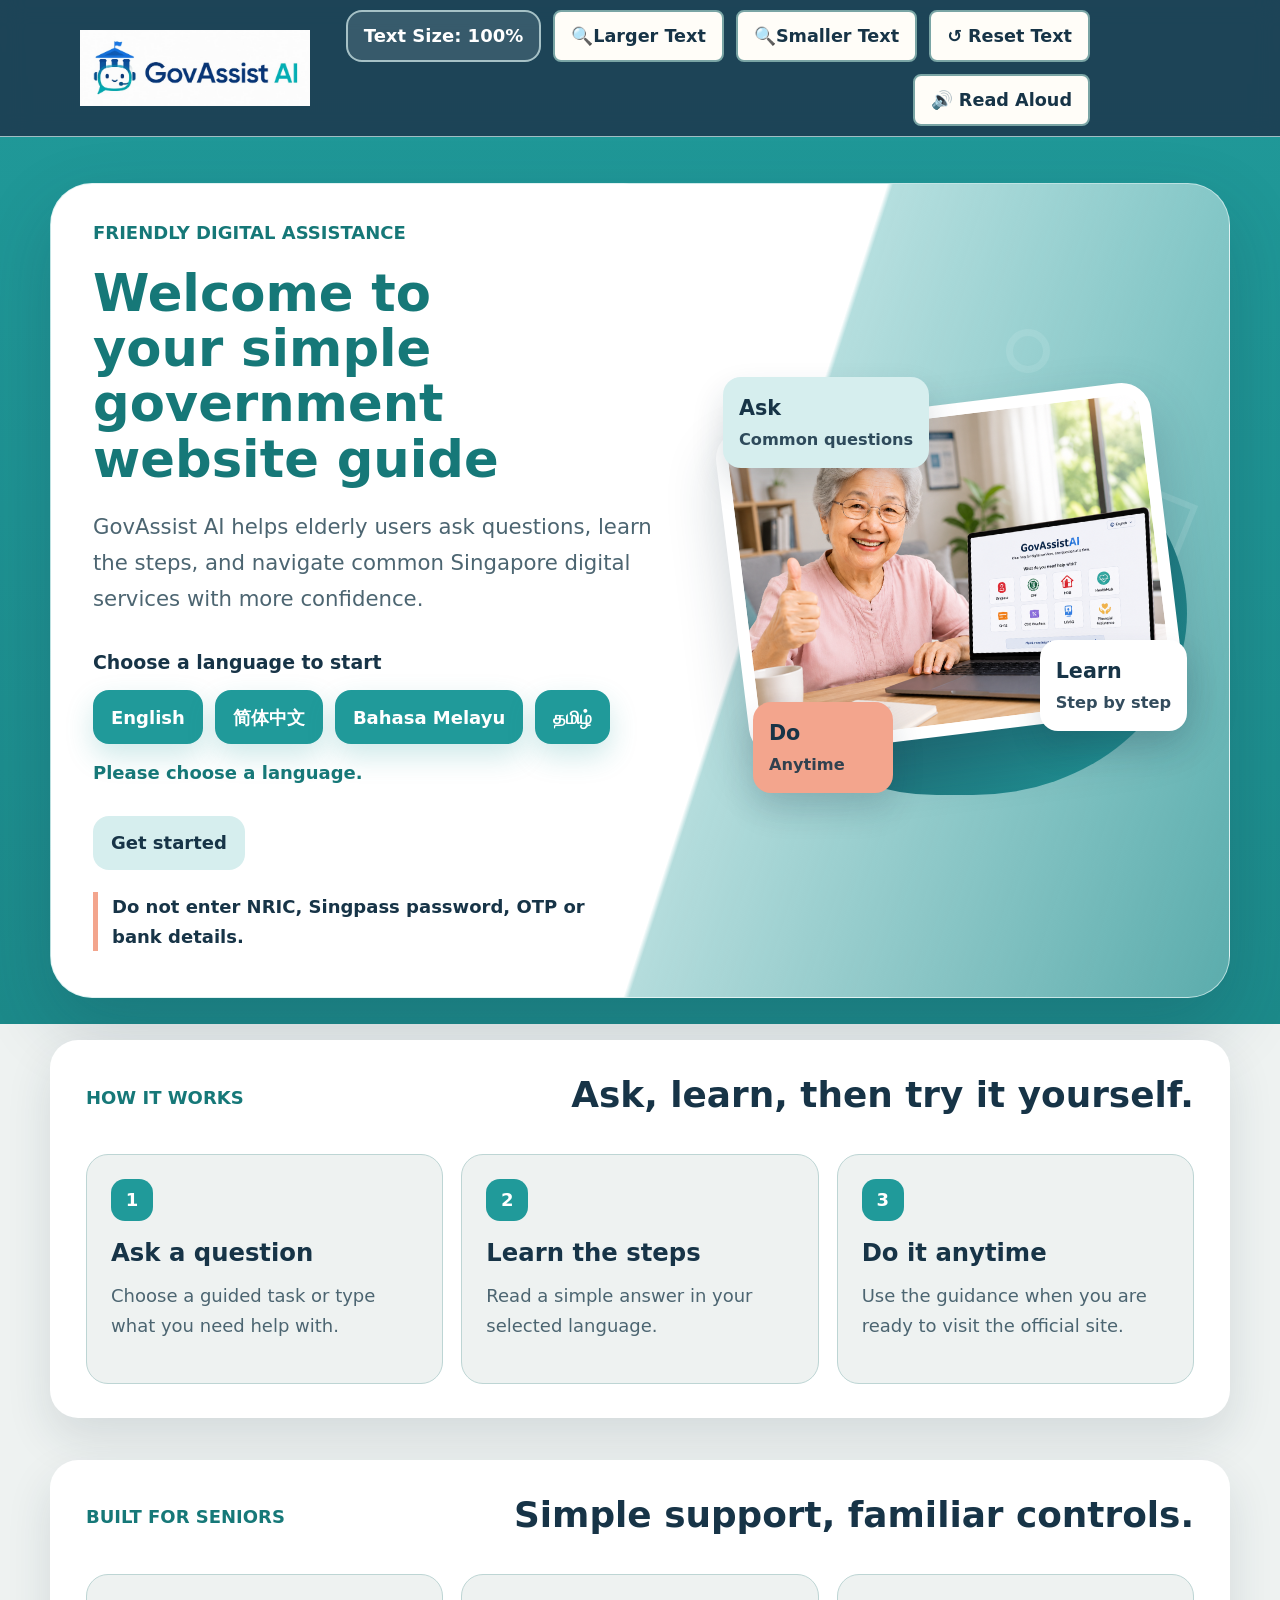
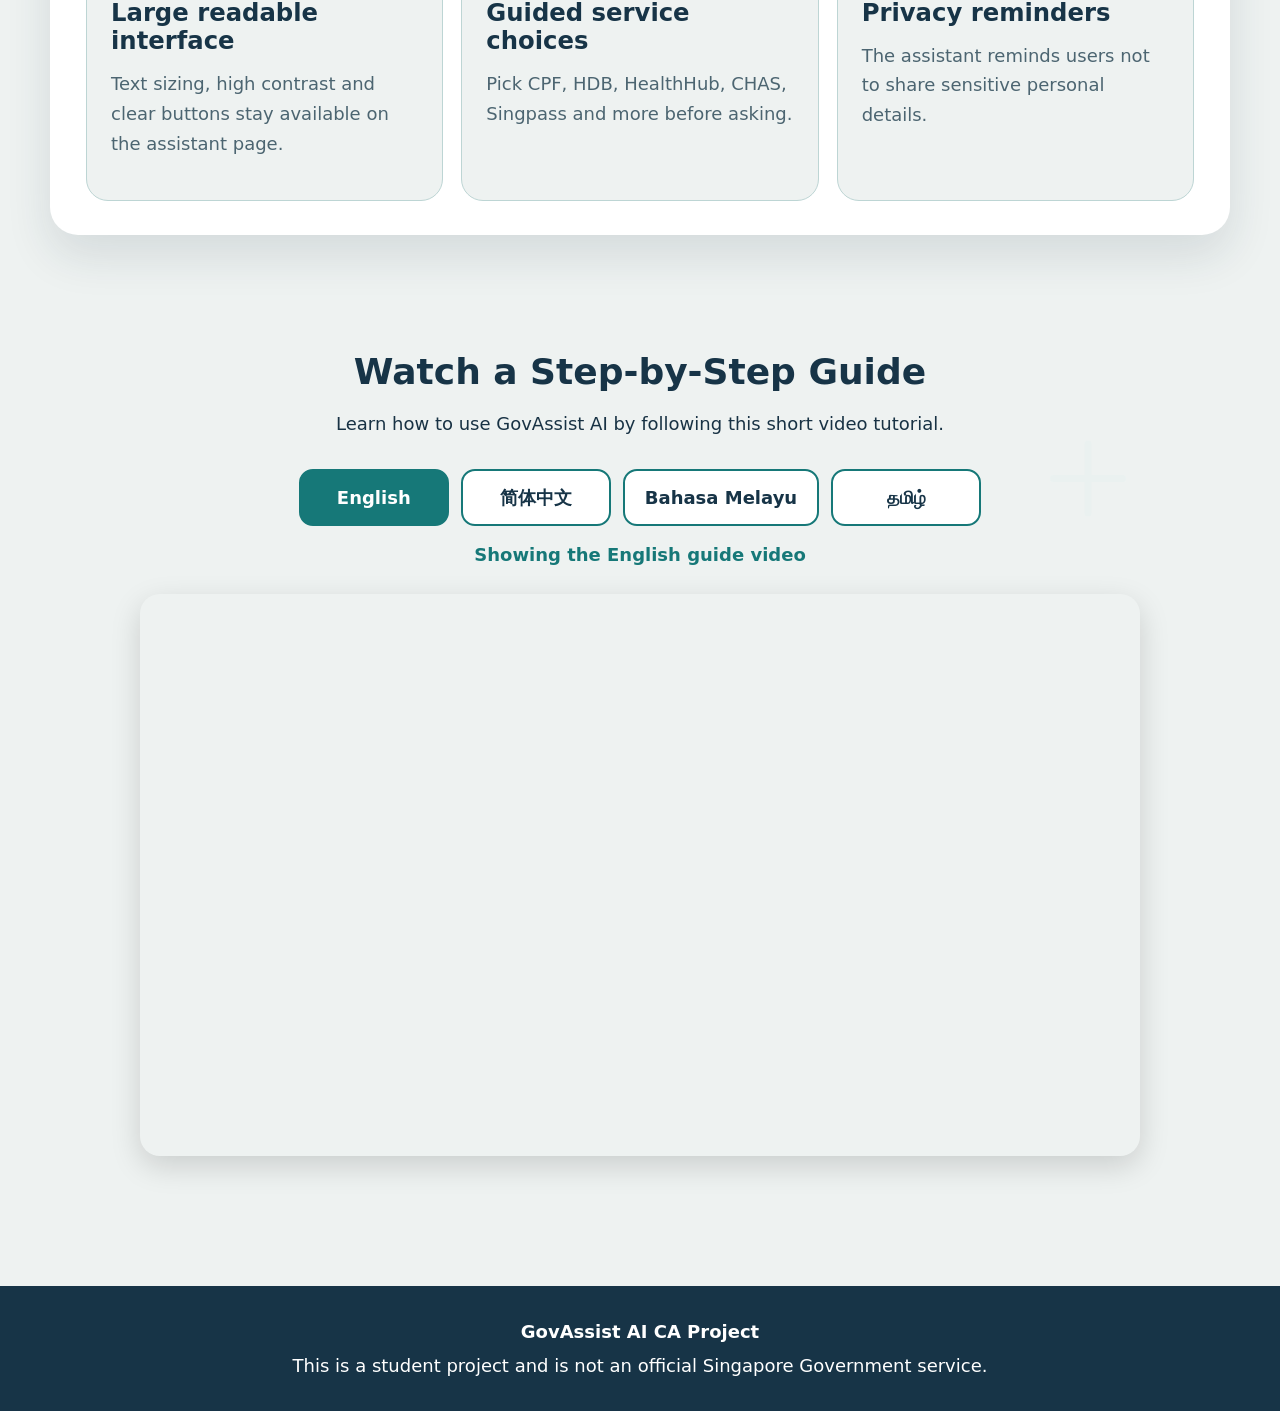
==== commit 17ac8062: "adjusted the mobile layout" ====
--- a/index.html
+++ b/index.html
@@ -28,7 +28,8 @@
         <span class="logo-fallback" hidden></span>
       </a>
 
-      <div class="header-accessibility-slot" aria-label="Homepage accessibility controls">
+      <details class="header-accessibility-slot landing-accessibility-panel" aria-label="Homepage accessibility controls" open>
+        <summary>Accessibility</summary>
         <div class="landing-header-actions">
           <div class="button-row toolbar-actions landing-toolbar-row landing-text-row">
             <span id="landingTextSize" class="text-size-status">Text Size: 100%</span>
@@ -44,7 +45,7 @@
             <button id="landingStopReadAloud" type="button" hidden>⏹ Stop</button>
           </div>
         </div>
-      </div>
+      </details>
     </div>
   </header>
 
--- a/style.css
+++ b/style.css
@@ -16,6 +16,7 @@
   --danger-text: #5a3b00;
   --shadow: 0 8px 20px rgba(23, 59, 108, 0.08);
   --base-font-size: 18px;
+  --user-font-size: var(--base-font-size);
   --ui-font:
     system-ui,
     -apple-system,
@@ -39,7 +40,7 @@
 
 html {
   scroll-behavior: smooth;
-  font-size: 18px;
+  font-size: var(--user-font-size);
 }
 
 body {
@@ -148,7 +149,6 @@
 
 .page-content {
   --page-content-scale: 100%;
-  zoom: var(--page-content-scale);
 }
 
 .main-header {
@@ -2359,6 +2359,11 @@
   flex: 1 1 420px;
   min-width: 0;
   min-height: 1px;
+}
+
+.landing-accessibility-panel > summary,
+.chat-accessibility-panel > summary {
+  display: none;
 }
 
 .landing-header-actions {
@@ -3278,3 +3283,182 @@
 body.high-contrast .logo-fallback {
   color: #000000 !important;
 }
+
+@media (max-width: 560px) {
+  .chat-page .main-header,
+  .landing-page .main-header {
+    position: static;
+  }
+
+  .chat-page .header-inner,
+  .landing-page .header-inner {
+    width: min(100% - 24px, var(--content-wide));
+    min-height: 0;
+    gap: 12px;
+    padding: 10px 0 12px;
+  }
+
+  .chat-page .brand,
+  .landing-page .brand {
+    width: 100%;
+  }
+
+  .chat-page .brand-logo,
+  .landing-page .brand-logo {
+    width: auto;
+    max-width: min(230px, 72vw);
+    max-height: 70px;
+  }
+
+  .header-accessibility-slot,
+  .header-language-switch {
+    width: 100%;
+  }
+
+  .header-accessibility-slot,
+  .chat-accessibility-panel {
+    display: block;
+  }
+
+  .landing-accessibility-panel > summary,
+  .chat-accessibility-panel > summary {
+    display: flex;
+    align-items: center;
+    justify-content: space-between;
+    min-height: 46px;
+    padding: 9px 12px;
+    border: 2px solid rgba(255, 255, 255, 0.82);
+    border-radius: 12px;
+    color: #ffffff;
+    background: rgba(255, 255, 255, 0.13);
+    font-weight: 900;
+    cursor: pointer;
+    list-style: none;
+  }
+
+  .chat-accessibility-panel > summary {
+    width: min(100% - 24px, var(--content-wide));
+    margin-inline: auto;
+    color: var(--primary-dark);
+    background: #ffffff;
+  }
+
+  .landing-accessibility-panel > summary::-webkit-details-marker,
+  .chat-accessibility-panel > summary::-webkit-details-marker {
+    display: none;
+  }
+
+  .landing-accessibility-panel > summary::after,
+  .chat-accessibility-panel > summary::after {
+    content: "+";
+    font-size: 1.25rem;
+    line-height: 1;
+  }
+
+  .landing-accessibility-panel[open] > summary::after,
+  .chat-accessibility-panel[open] > summary::after {
+    content: "-";
+  }
+
+  .landing-accessibility-panel[open] .landing-header-actions {
+    margin-top: 8px;
+  }
+
+  .chat-accessibility-panel[open] .header-accessibility-actions {
+    margin-top: 8px;
+  }
+
+  .landing-header-actions {
+    gap: 8px;
+  }
+
+  .landing-toolbar-row,
+  .header-accessibility-actions,
+  .speech-control-row {
+    display: grid;
+    grid-template-columns: repeat(2, minmax(0, 1fr));
+    width: 100%;
+    gap: 8px;
+  }
+
+  .landing-text-row .text-size-status,
+  .header-accessibility-actions .text-size-status {
+    grid-column: 1 / -1;
+  }
+
+  .text-size-status,
+  .landing-toolbar-row button,
+  .header-accessibility-actions button,
+  .speech-control-row button {
+    min-width: 0;
+    min-height: 44px;
+    width: 100%;
+    padding: 8px 10px;
+    border-radius: 12px;
+    font-size: 0.9rem;
+    line-height: 1.25;
+    white-space: normal;
+  }
+
+  .landing-speech-row {
+    grid-template-columns: 1fr;
+  }
+
+  .header-accessibility-banner {
+    padding: 10px 12px;
+  }
+
+  .header-language-switch {
+    justify-items: stretch;
+    gap: 6px;
+  }
+
+  .header-language-switch .language-buttons {
+    display: grid;
+    grid-template-columns: repeat(2, minmax(0, 1fr));
+    gap: 8px;
+  }
+
+  .header-language-switch .language-buttons button {
+    min-height: 40px;
+    padding: 7px 8px;
+    border-radius: 12px;
+  }
+
+  .chat-app-main {
+    padding-top: 12px;
+  }
+
+  .chat-page .content-wide,
+  .chat-page .content-narrow,
+  .chat-page .accessibility-section > *,
+  .chat-page .language-section > * {
+    width: min(100% - 24px, var(--content-wide));
+  }
+
+  .chat-intro-layout,
+  .chat-page .services-section > .content-wide,
+  .chat-page .guided-options-panel > .content-wide,
+  .chat-page .chat-section > .content-wide {
+    padding: 16px;
+    border-radius: 16px;
+  }
+
+  .landing-canvas {
+    padding: 18px 0 0;
+  }
+
+  .landing-shell {
+    width: min(100% - 20px, var(--content-wide));
+    padding: 16px;
+  }
+
+  .landing-copy > p:not(.landing-eyebrow):not(.landing-safety-note) {
+    font-size: 1rem;
+  }
+
+  .landing-language-actions button,
+  .landing-main-action {
+    min-height: 54px;
+  }
+}
